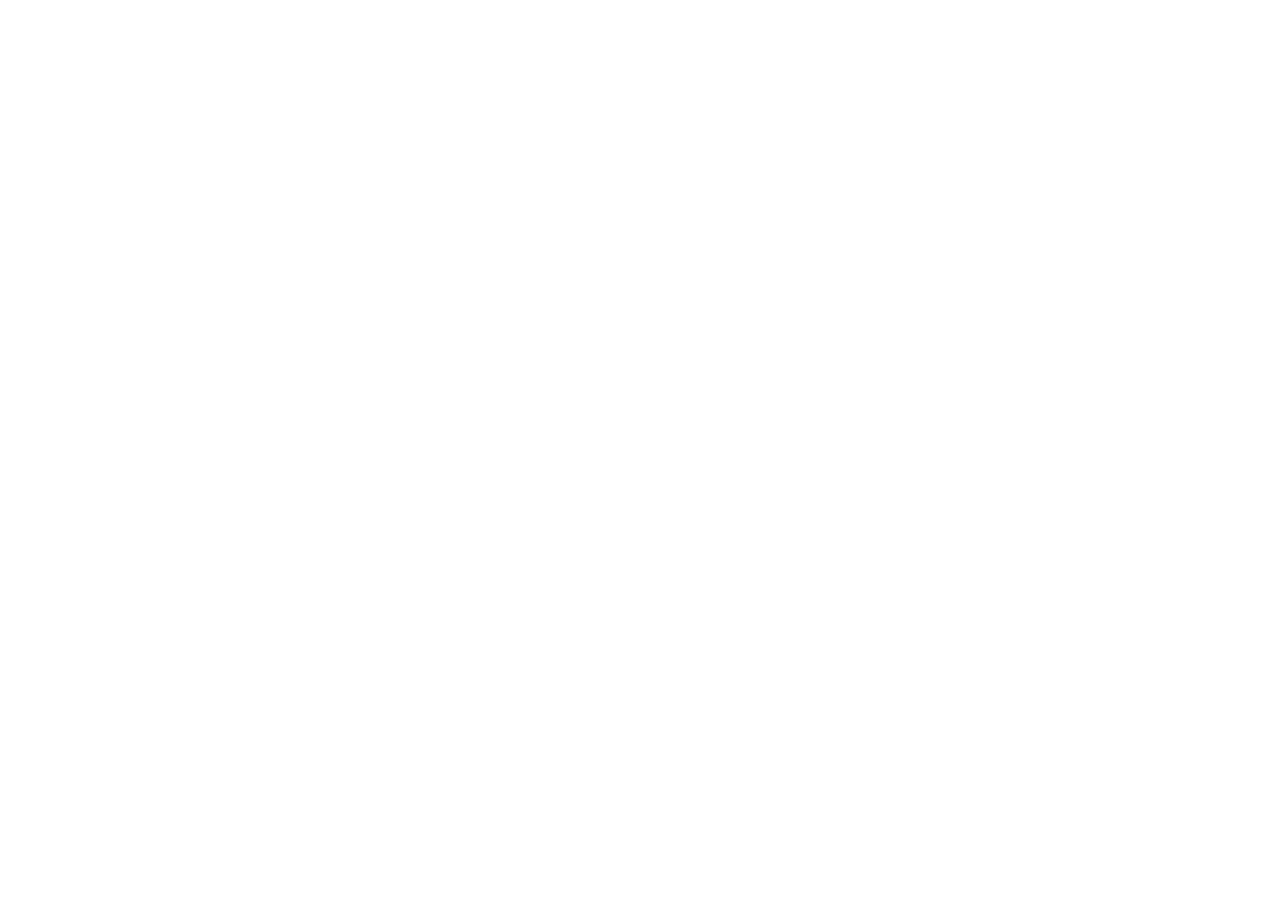
==== singolo2.html @ 184ff364 "init: start singolo part 2 task" ====
<!DOCTYPE html>
<html lang="en">
<head>
    <meta charset="UTF-8">
    <meta name="viewport" content="width=device-width, initial-scale=1.0">
    <title>Document</title>
</head>
<body>
    
</body>
</html>
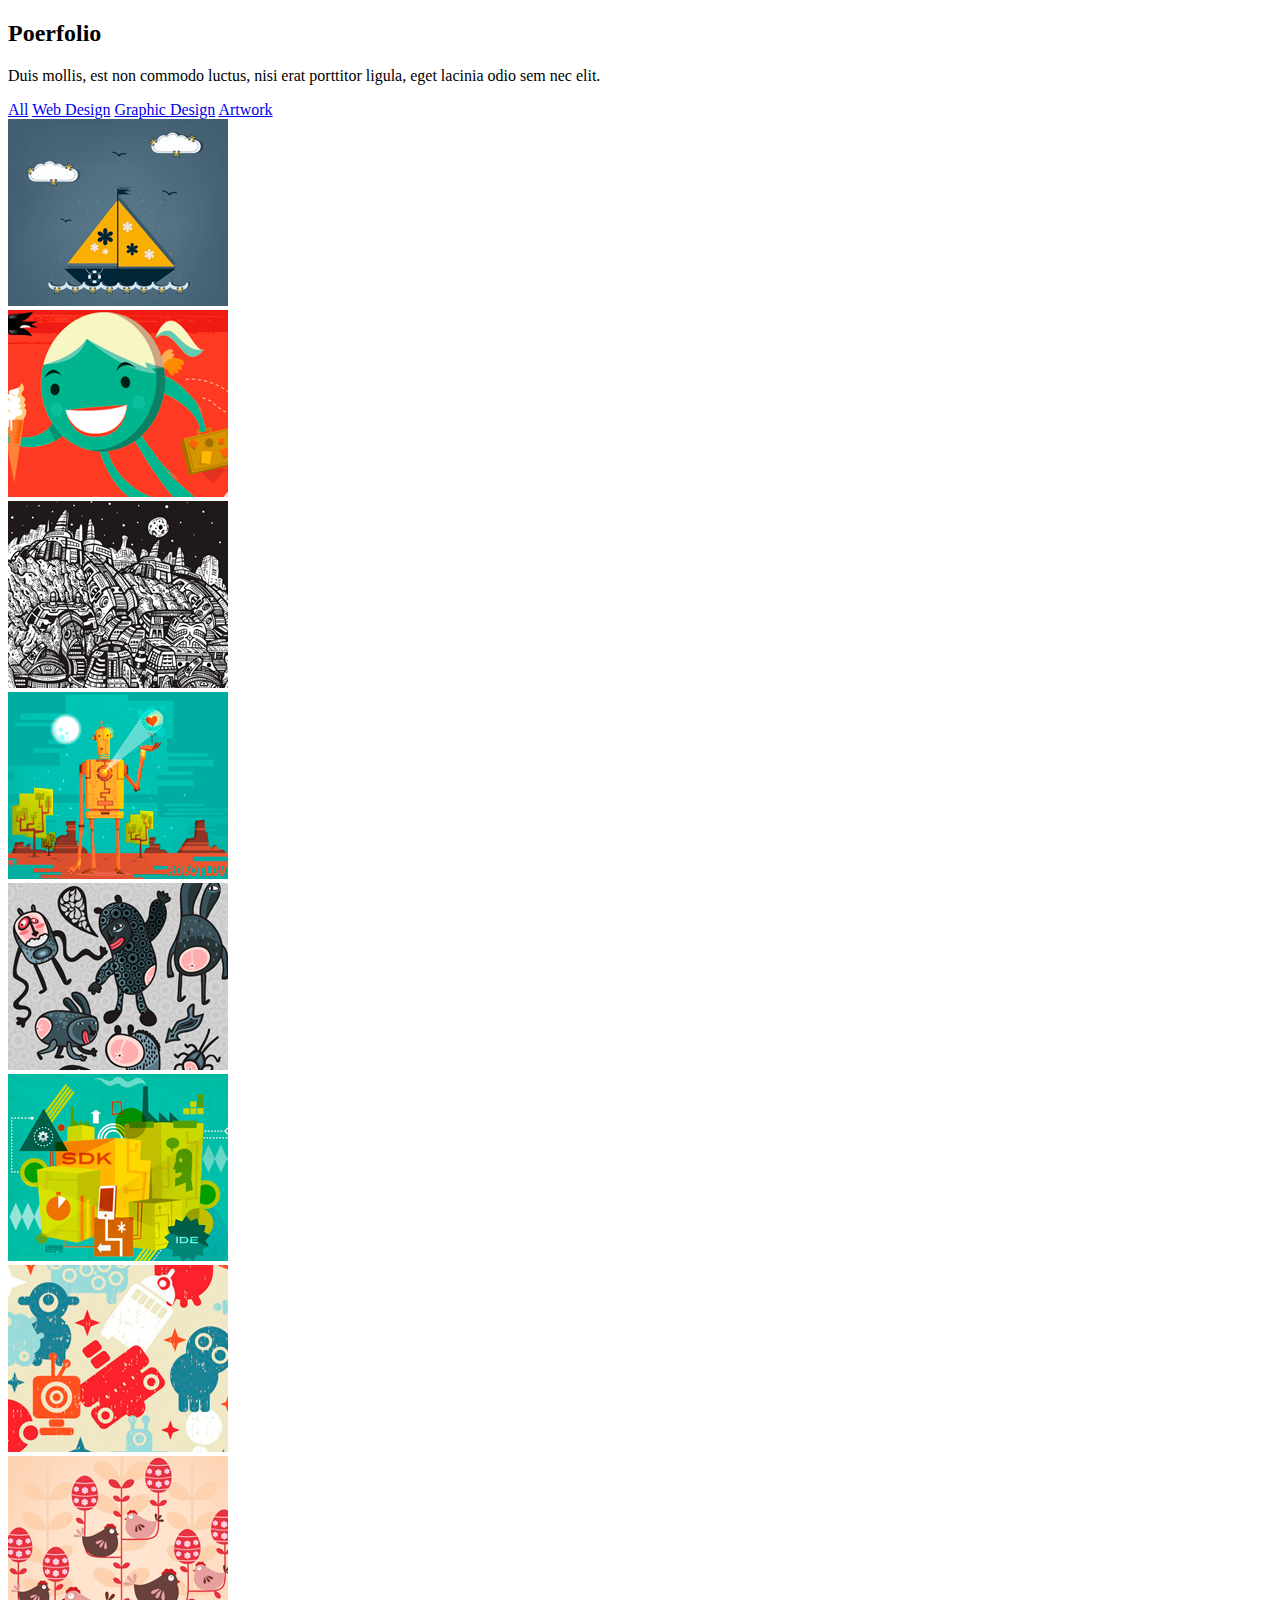
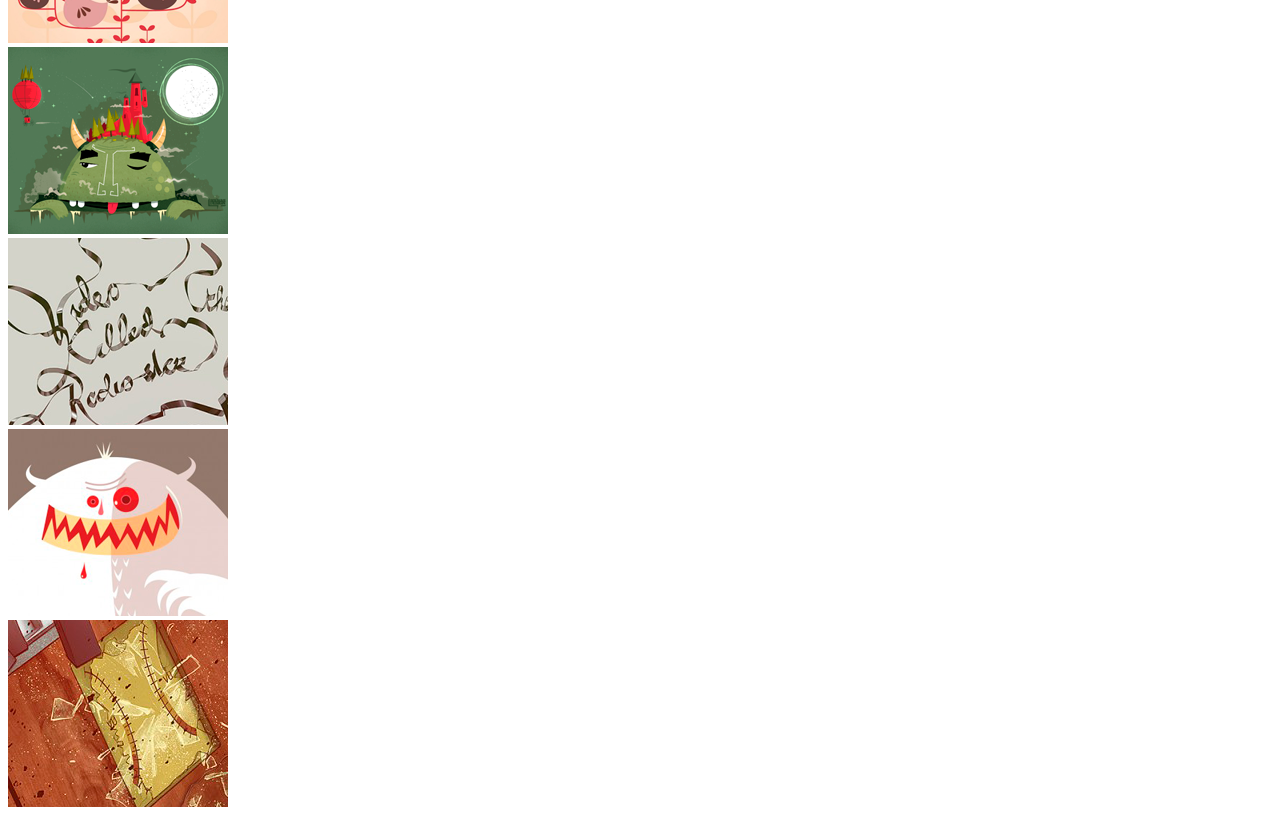
==== commit 546a4e54: "feat: add portfolio block" ====
--- a/singolo2.html
+++ b/singolo2.html
@@ -3,9 +3,40 @@
 <head>
     <meta charset="UTF-8">
     <meta name="viewport" content="width=device-width, initial-scale=1.0">
-    <title>Document</title>
+    <link rel="stylesheet" href="./singolo2.css">
+    <link rel="stylesheet" href="./fonts.css">
+    <title>Singolo2</title>
 </head>
 <body>
-    
+    <section class="portfolio">
+        <div class="wrapper">
+            <h2 class="portfolio__title">
+                Poerfolio
+            </h2>
+            <div class="portfolio__text">
+                <p>Duis mollis, est non commodo luctus, nisi erat porttitor ligula, eget lacinia odio sem nec elit.</p>
+            </div>
+            <div class="portfolio__nav">
+                <a href="#">All</a>
+                <a href="#">Web Design</a>
+                <a href="#">Graphic Design</a>
+                <a href="#">Artwork</a>
+            </div>
+            <div class="portfolio__images">
+                <div class="portfolio__img"><img src="./assets/image/Image-1.png" alt="" class="picture"></div>
+                <div class="portfolio__img"><img src="./assets/image/Image-2.png" alt="" class="picture"></div>
+                <div class="portfolio__img"><img src="./assets/image/Image-3.png" alt="" class="picture"></div>
+                <div class="portfolio__img"><img src="./assets/image/Image-4.png" alt="" class="picture"></div>
+                <div class="portfolio__img"><img src="./assets/image/Image-5.png" alt="" class="picture"></div>
+                <div class="portfolio__img"><img src="./assets/image/Image-6.png" alt="" class="picture"></div>
+                <div class="portfolio__img"><img src="./assets/image/Image-7.png" alt="" class="picture"></div>
+                <div class="portfolio__img"><img src="./assets/image/Image-8.png" alt="" class="picture"></div>
+                <div class="portfolio__img"><img src="./assets/image/Image-9.png" alt="" class="picture"></div>
+                <div class="portfolio__img"><img src="./assets/image/Image-10.png" alt="" class="picture"></div>
+                <div class="portfolio__img"><img src="./assets/image/Image-11.png" alt="" class="picture"></div>
+                <div class="portfolio__img"><img src="./assets/image/Image-12.png" alt="" class="picture"></div>
+            </div>
+        </div>
+    </section>
 </body>
 </html>--- a/fonts.css
+++ b/fonts.css
@@ -0,0 +1,60 @@
+  @font-face {
+    font-family: 'latoblack';
+    src: url('./assets/fonts/lato-black-webfont.eot');
+    src: url('./assets/fonts/lato-black-webfont.eot?#iefix') format('embedded-opentype'),
+         url('./assets/fonts/lato-black-webfont.woff2') format('woff2'),
+         url('./assets/fonts/lato-black-webfont.woff') format('woff'),
+         url('./assets/fonts/lato-black-webfont.ttf') format('truetype'),
+         url('./assets/fonts/lato-black-webfont.svg#latoblack') format('svg');
+    font-weight: 900;
+    font-style: normal;
+
+}
+
+
+
+
+@font-face {
+    font-family: 'latobold';
+    src: url('./assets/fonts/lato-bold-webfont.eot');
+    src: url('./assets/fonts/lato-bold-webfont.eot?#iefix') format('embedded-opentype'),
+         url('./assets/fonts/lato-bold-webfont.woff2') format('woff2'),
+         url('./assets/fonts/lato-bold-webfont.woff') format('woff'),
+         url('./assets/fonts/lato-bold-webfont.ttf') format('truetype'),
+         url('./assets/fonts/lato-bold-webfont.svg#latobold') format('svg');
+    font-weight: 700;
+    font-style: normal;
+
+}
+
+
+
+
+@font-face {
+    font-family: 'latolight';
+    src: url('./assets/fonts/lato-light-webfont.eot');
+    src: url('./assets/fonts/lato-light-webfont.eot?#iefix') format('embedded-opentype'),
+         url('./assets/fonts/lato-light-webfont.woff2') format('woff2'),
+         url('./assets/fonts/lato-light-webfont.woff') format('woff'),
+         url('./assets/fonts/lato-light-webfont.ttf') format('truetype'),
+         url('./assets/fonts/lato-light-webfont.svg#latolight') format('svg');
+    font-weight: 300;
+    font-style: normal;
+
+}
+
+
+
+
+@font-face {
+    font-family: 'latoregular';
+    src: url('./assets/fonts/lato-regular-webfont.eot');
+    src: url('./assets/fonts/lato-regular-webfont.eot?#iefix') format('embedded-opentype'),
+         url('./assets/fonts/lato-regular-webfont.woff2') format('woff2'),
+         url('./assets/fonts/lato-regular-webfont.woff') format('woff'),
+         url('./assets/fonts/lato-regular-webfont.ttf') format('truetype'),
+         url('./assets/fonts/lato-regular-webfont.svg#latoregular') format('svg');
+    font-weight: 400;
+    font-style: normal;
+
+}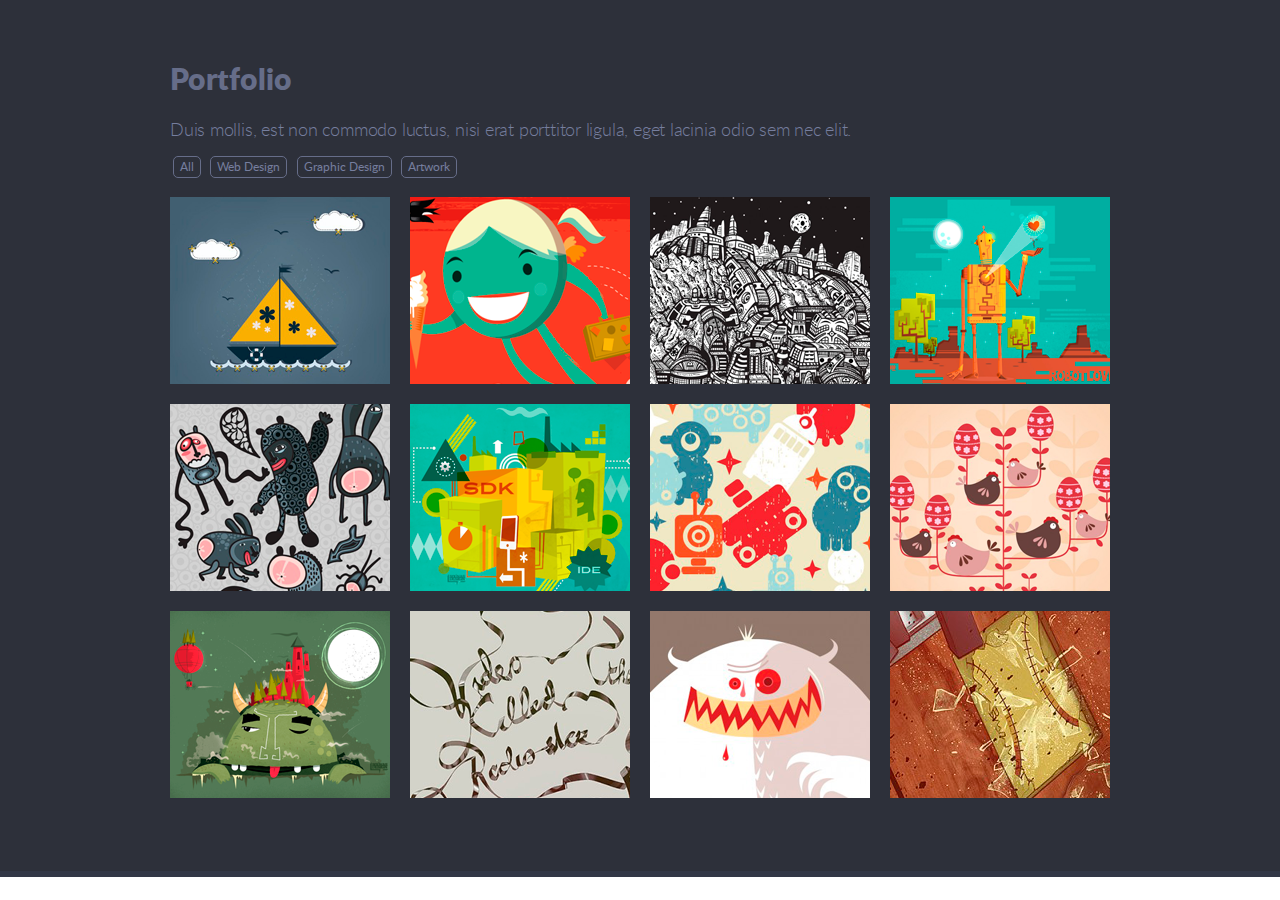
==== commit 1c95c2df: "style: add style portfolio" ====
--- a/singolo2.html
+++ b/singolo2.html
@@ -10,32 +10,35 @@
 <body>
     <section class="portfolio">
         <div class="wrapper">
-            <h2 class="portfolio__title">
-                Poerfolio
-            </h2>
-            <div class="portfolio__text">
-                <p>Duis mollis, est non commodo luctus, nisi erat porttitor ligula, eget lacinia odio sem nec elit.</p>
+            <div class="portfolio__main">
+                <h2 class="portfolio__title">
+                    Portfolio
+                </h2>
+                <div class="portfolio__text">
+                    <p>Duis mollis, est non commodo luctus, nisi erat porttitor ligula, eget lacinia odio sem nec elit.</p>
+                </div>
+                <div class="portfolio__nav">
+                    <a href="#">All</a>
+                    <a href="#">Web Design</a>
+                    <a href="#">Graphic Design</a>
+                    <a href="#">Artwork</a>
+                </div>
+                <div class="portfolio__images">
+                    <div class="portfolio__img"><img src="./assets/image/Image-1.png" alt="" class="picture"></div>
+                    <div class="portfolio__img"><img src="./assets/image/Image-2.png" alt="" class="picture"></div>
+                    <div class="portfolio__img"><img src="./assets/image/Image-3.png" alt="" class="picture"></div>
+                    <div class="portfolio__img"><img src="./assets/image/Image-4.png" alt="" class="picture"></div>
+                    <div class="portfolio__img"><img src="./assets/image/Image-5.png" alt="" class="picture"></div>
+                    <div class="portfolio__img"><img src="./assets/image/Image-6.png" alt="" class="picture"></div>
+                    <div class="portfolio__img"><img src="./assets/image/Image-7.png" alt="" class="picture"></div>
+                    <div class="portfolio__img"><img src="./assets/image/Image-8.png" alt="" class="picture"></div>
+                    <div class="portfolio__img"><img src="./assets/image/Image-9.png" alt="" class="picture"></div>
+                    <div class="portfolio__img"><img src="./assets/image/Image-10.png" alt="" class="picture"></div>
+                    <div class="portfolio__img"><img src="./assets/image/Image-11.png" alt="" class="picture"></div>
+                    <div class="portfolio__img"><img src="./assets/image/Image-12.png" alt="" class="picture"></div>
+                </div>
             </div>
-            <div class="portfolio__nav">
-                <a href="#">All</a>
-                <a href="#">Web Design</a>
-                <a href="#">Graphic Design</a>
-                <a href="#">Artwork</a>
-            </div>
-            <div class="portfolio__images">
-                <div class="portfolio__img"><img src="./assets/image/Image-1.png" alt="" class="picture"></div>
-                <div class="portfolio__img"><img src="./assets/image/Image-2.png" alt="" class="picture"></div>
-                <div class="portfolio__img"><img src="./assets/image/Image-3.png" alt="" class="picture"></div>
-                <div class="portfolio__img"><img src="./assets/image/Image-4.png" alt="" class="picture"></div>
-                <div class="portfolio__img"><img src="./assets/image/Image-5.png" alt="" class="picture"></div>
-                <div class="portfolio__img"><img src="./assets/image/Image-6.png" alt="" class="picture"></div>
-                <div class="portfolio__img"><img src="./assets/image/Image-7.png" alt="" class="picture"></div>
-                <div class="portfolio__img"><img src="./assets/image/Image-8.png" alt="" class="picture"></div>
-                <div class="portfolio__img"><img src="./assets/image/Image-9.png" alt="" class="picture"></div>
-                <div class="portfolio__img"><img src="./assets/image/Image-10.png" alt="" class="picture"></div>
-                <div class="portfolio__img"><img src="./assets/image/Image-11.png" alt="" class="picture"></div>
-                <div class="portfolio__img"><img src="./assets/image/Image-12.png" alt="" class="picture"></div>
-            </div>
+
         </div>
     </section>
 </body>
--- a/singolo2.css
+++ b/singolo2.css
@@ -0,0 +1,89 @@
+* {
+    padding: 0;
+    margin: 0;
+    box-sizing: border-box;
+    list-style: none;
+}
+
+.wrapper {
+    width: 100%;
+    max-width: 1020px;
+    padding: 0 40px;
+    margin: 0 auto;
+}
+
+a {
+	text-decoration: none;
+}
+
+.portfolio {
+    background-color: #2d303a;
+    border-bottom: 6px solid #323746;
+}
+
+.portfolio__main {
+    color: #666d89;
+    padding-top: 56px;
+    padding-bottom: 65px;
+}
+
+.portfolio__title {
+    font-family: 'latoblack';
+    font-size: 30px;
+    letter-spacing: 0.01em;
+}
+
+.portfolio__text {
+    padding-top: 15px;
+    font-family: 'latolight';
+    font-size: 18px;
+    color: #767e9e;
+    line-height: 1.65em;
+    text-align: justify;
+    letter-spacing: -0.012em;
+}
+
+.portfolio__nav {
+    padding-top: 12px;
+    margin-left: -3px;
+}
+
+
+.portfolio__nav a {
+    color: #767e9e;
+    font-family: 'latoregular';
+    font-size: 12px;
+    border: 1px solid #666d89;
+    border-radius: 5px;
+    padding: 1px 6px 3px;
+    margin-left: 5.5px;
+}
+
+.portfolio__nav a:hover {
+    color: #dedede;
+    border: 1px solid #dedede;
+}
+
+.portfolio__images {
+    display: flex;
+    flex-wrap: wrap;
+    padding-top: 5px;
+    padding-bottom: 5px;
+    justify-content: space-between;
+}
+
+.portfolio__img {
+    width: 220px;
+    height: 190px;
+    background-position: center;
+    background-repeat: no-repeat;
+    margin-top: 17px;
+}
+
+.portfolio__img:nth-of-type(n+13) {
+    display: none;
+}
+
+section.portfolio:after {
+    background-color: #323746;
+}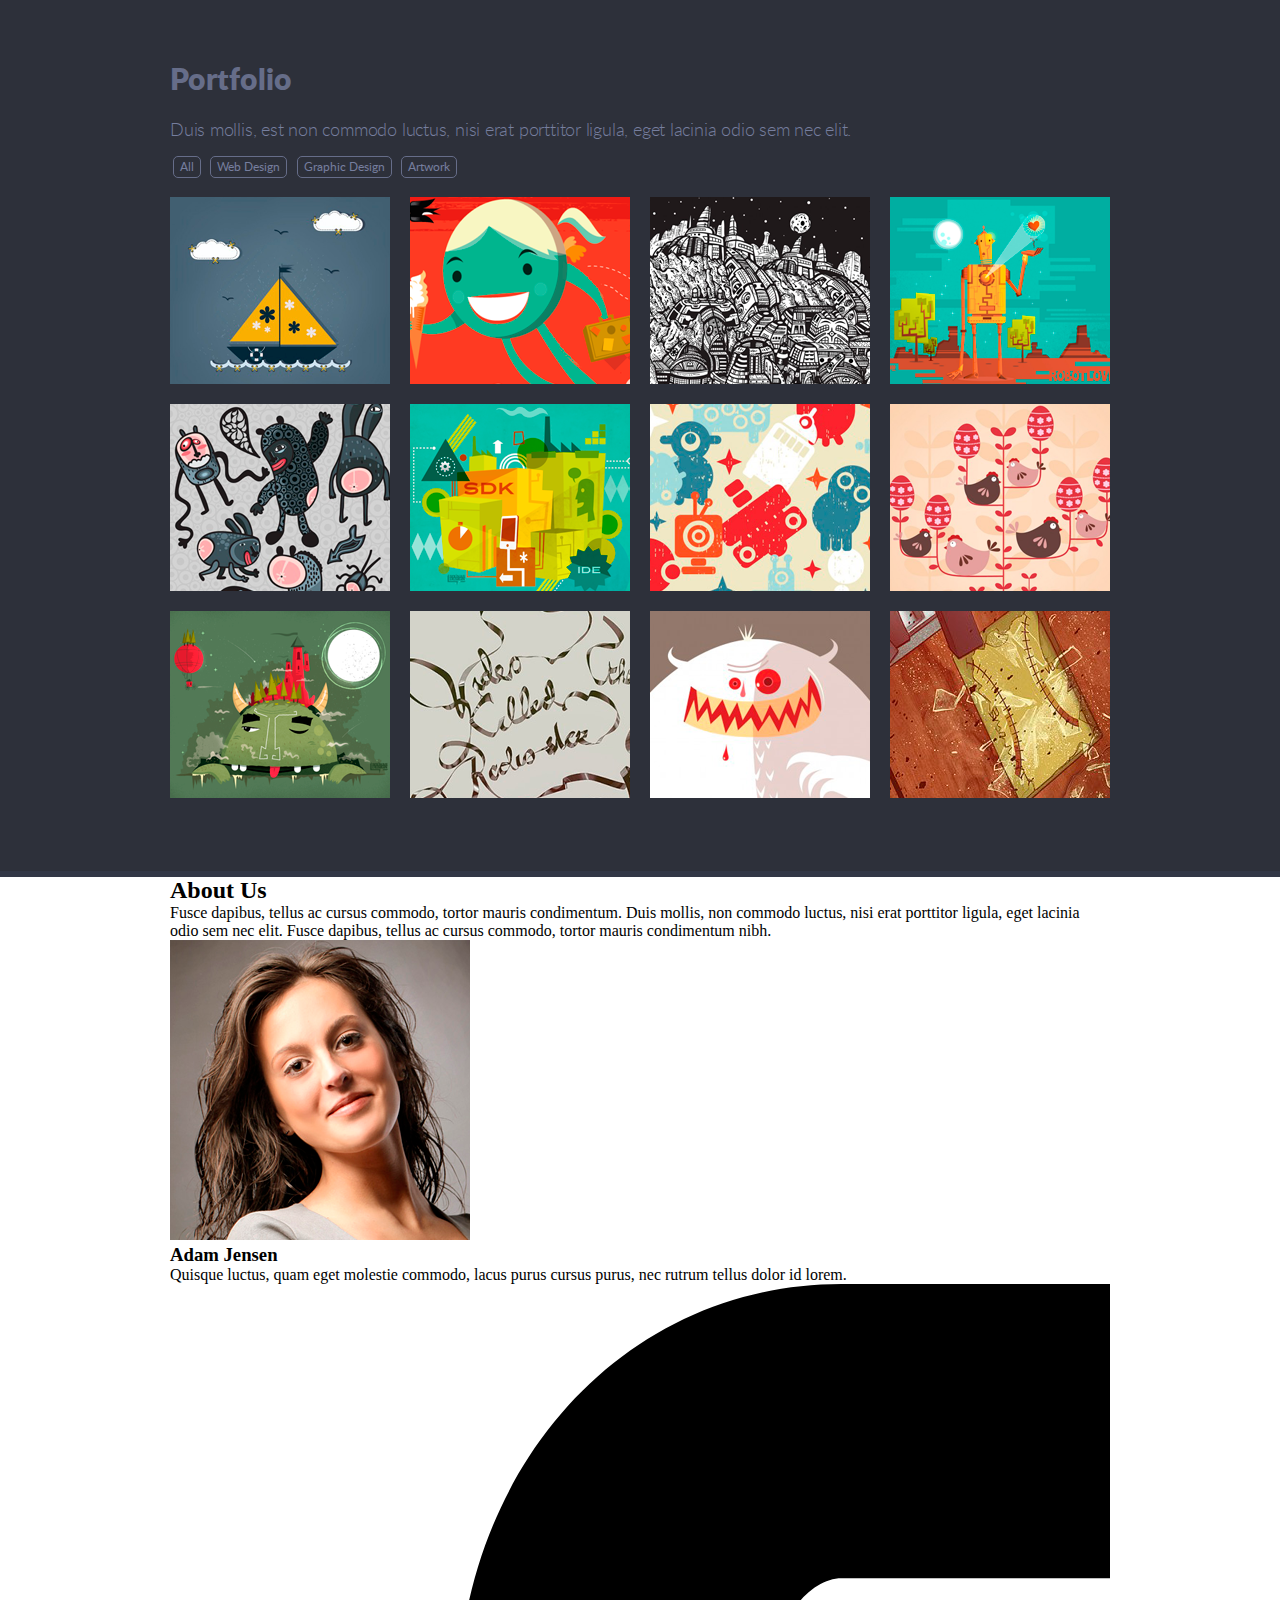
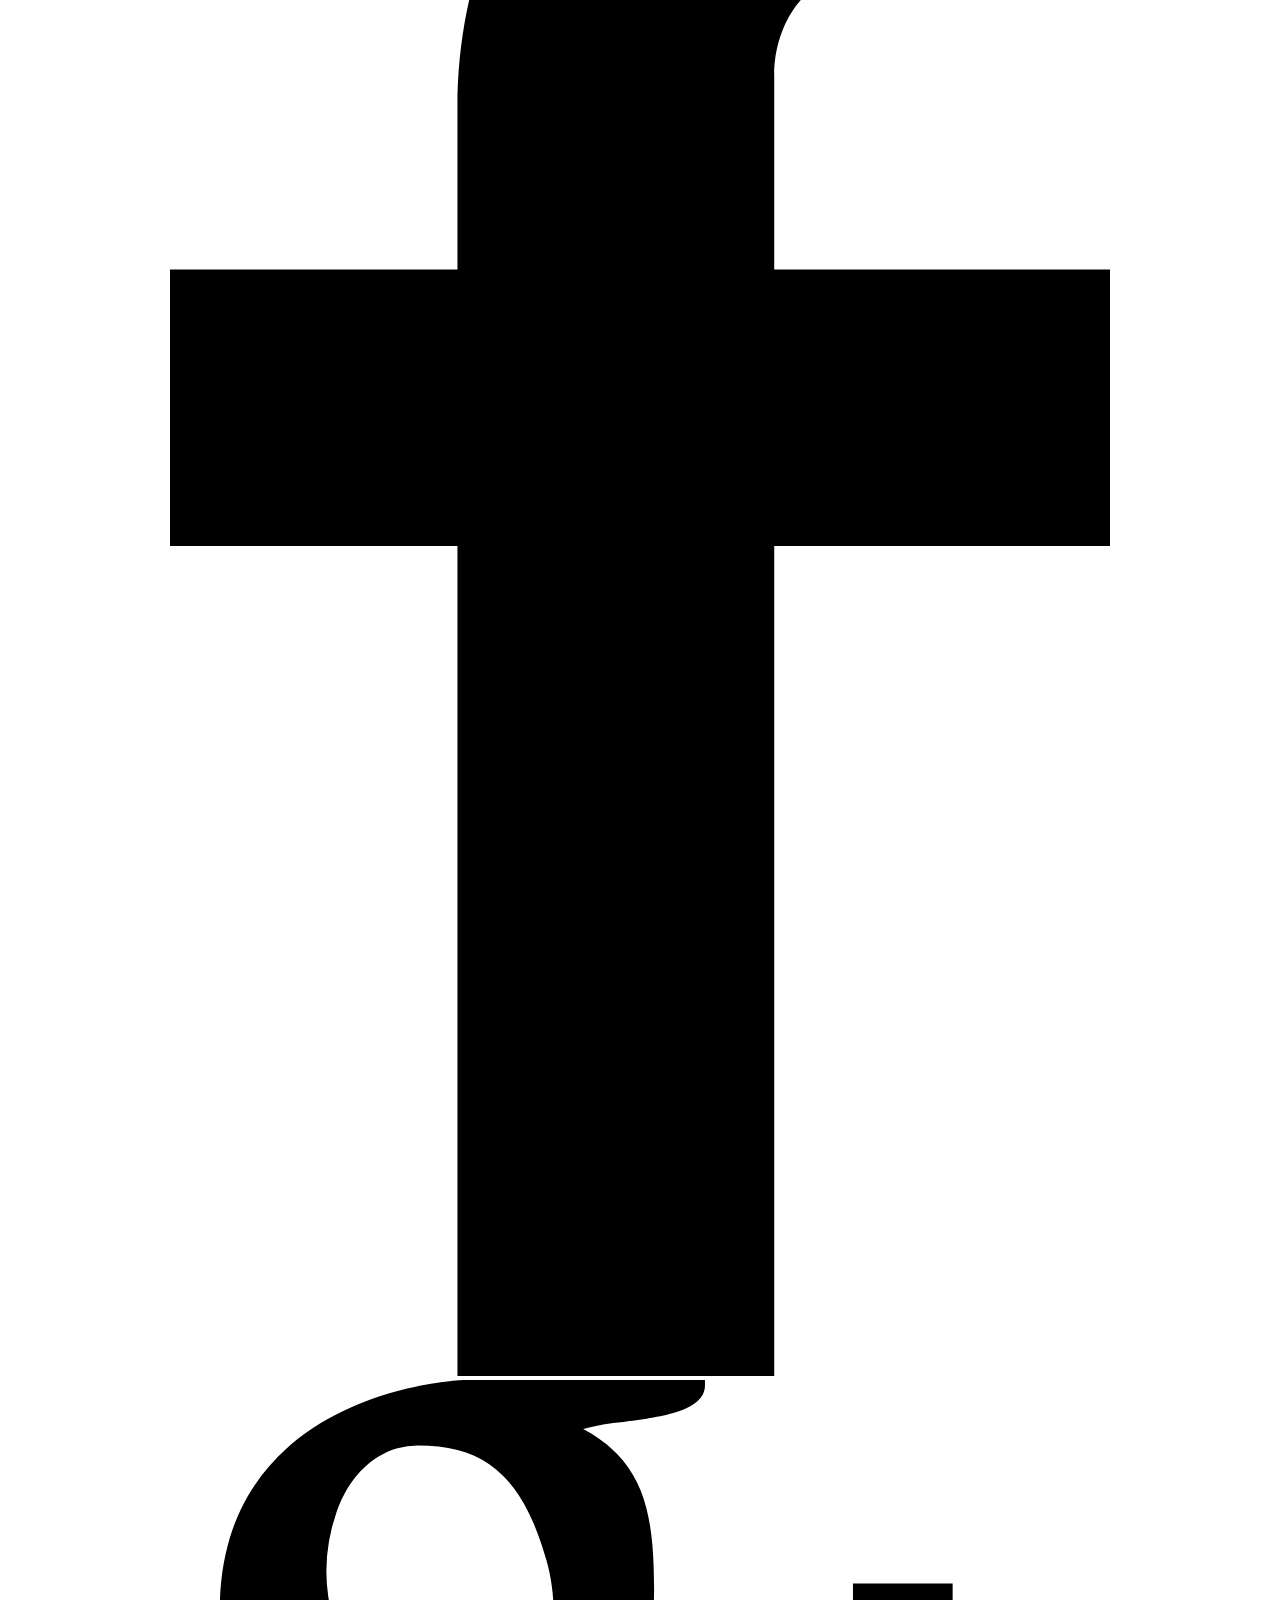
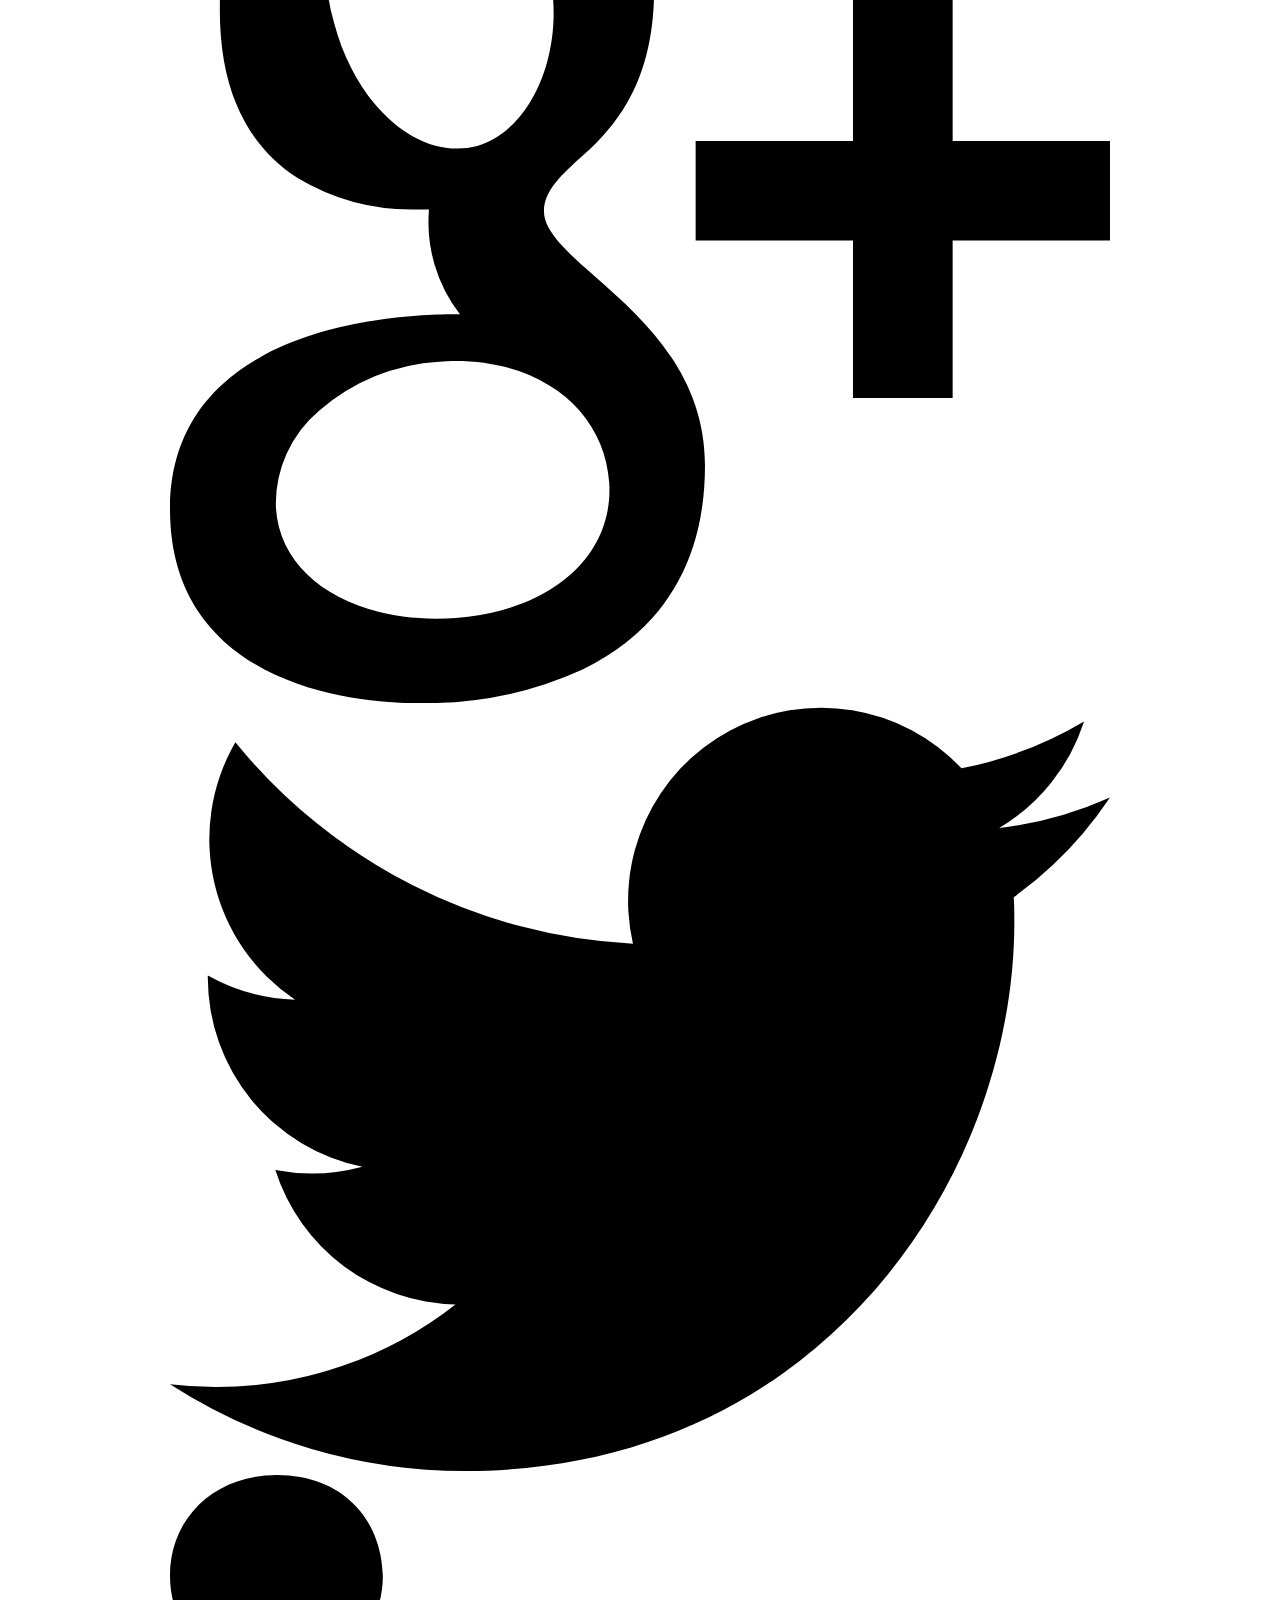
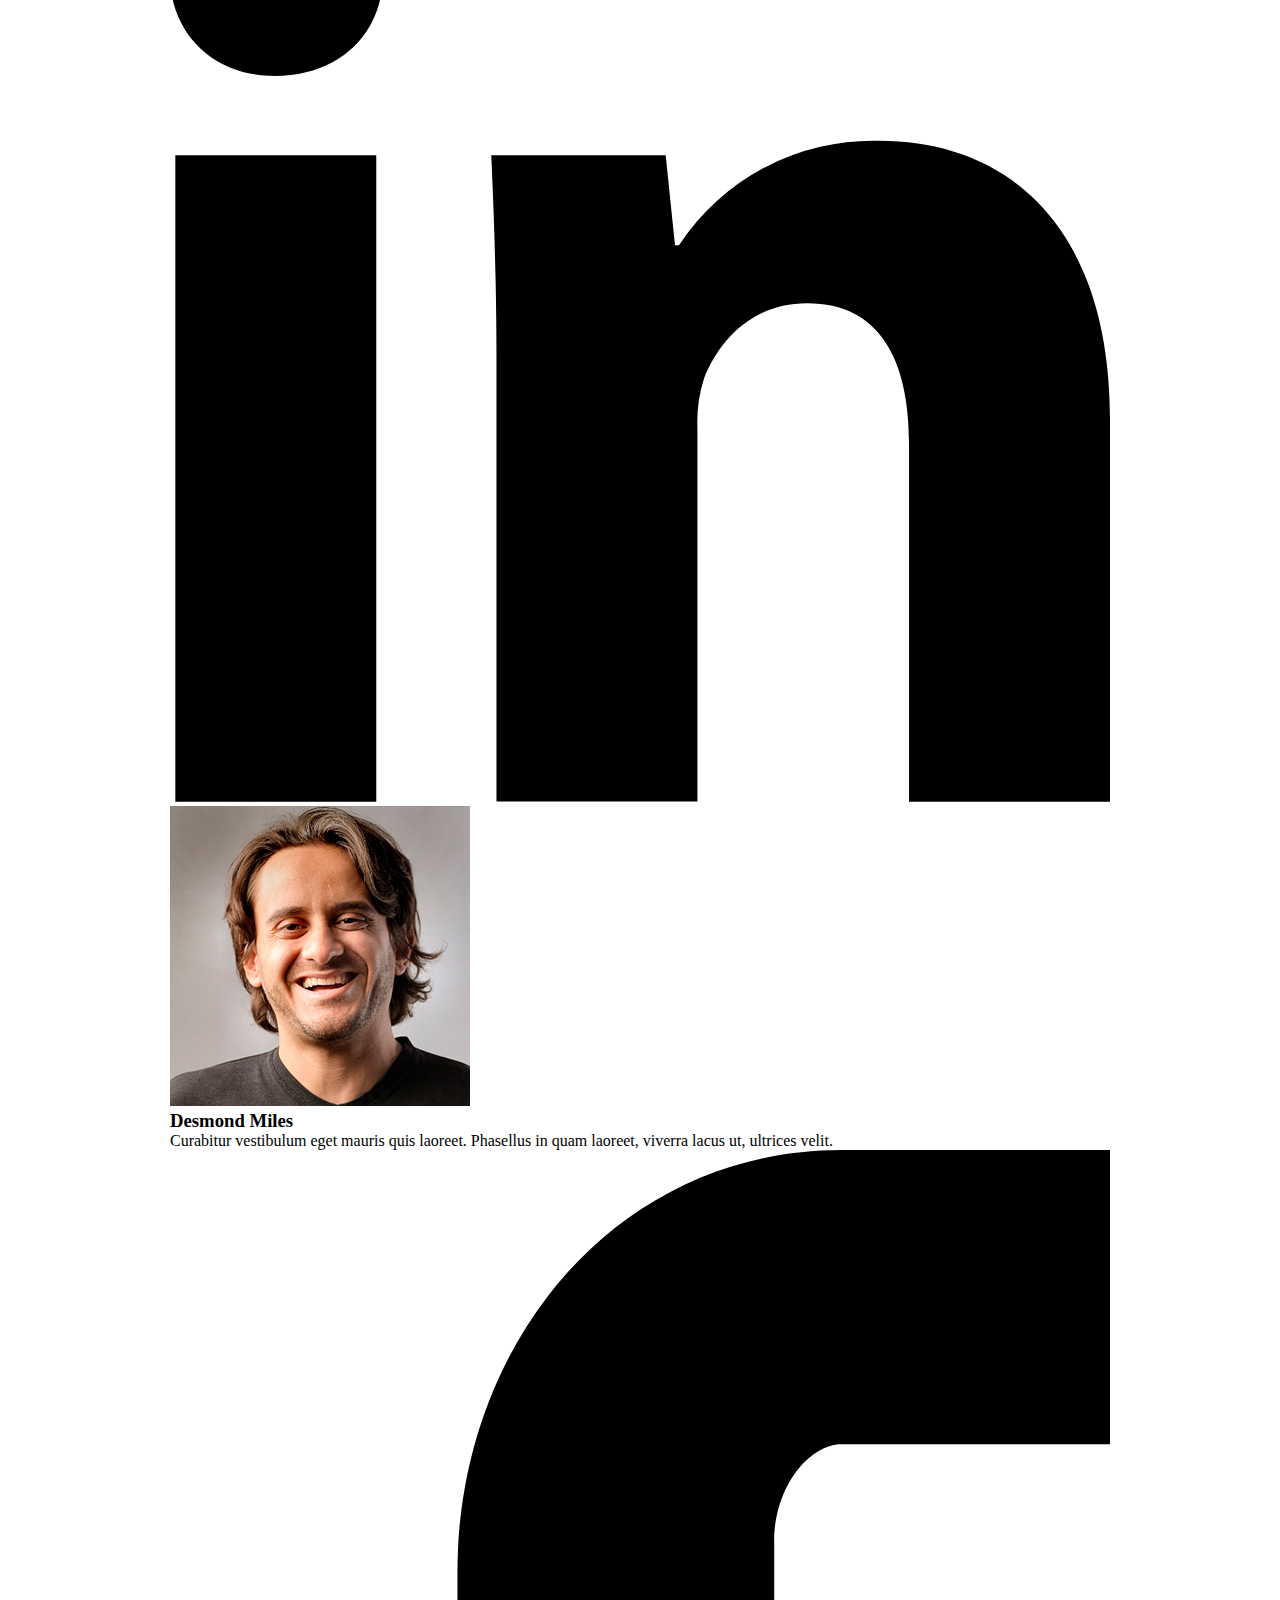
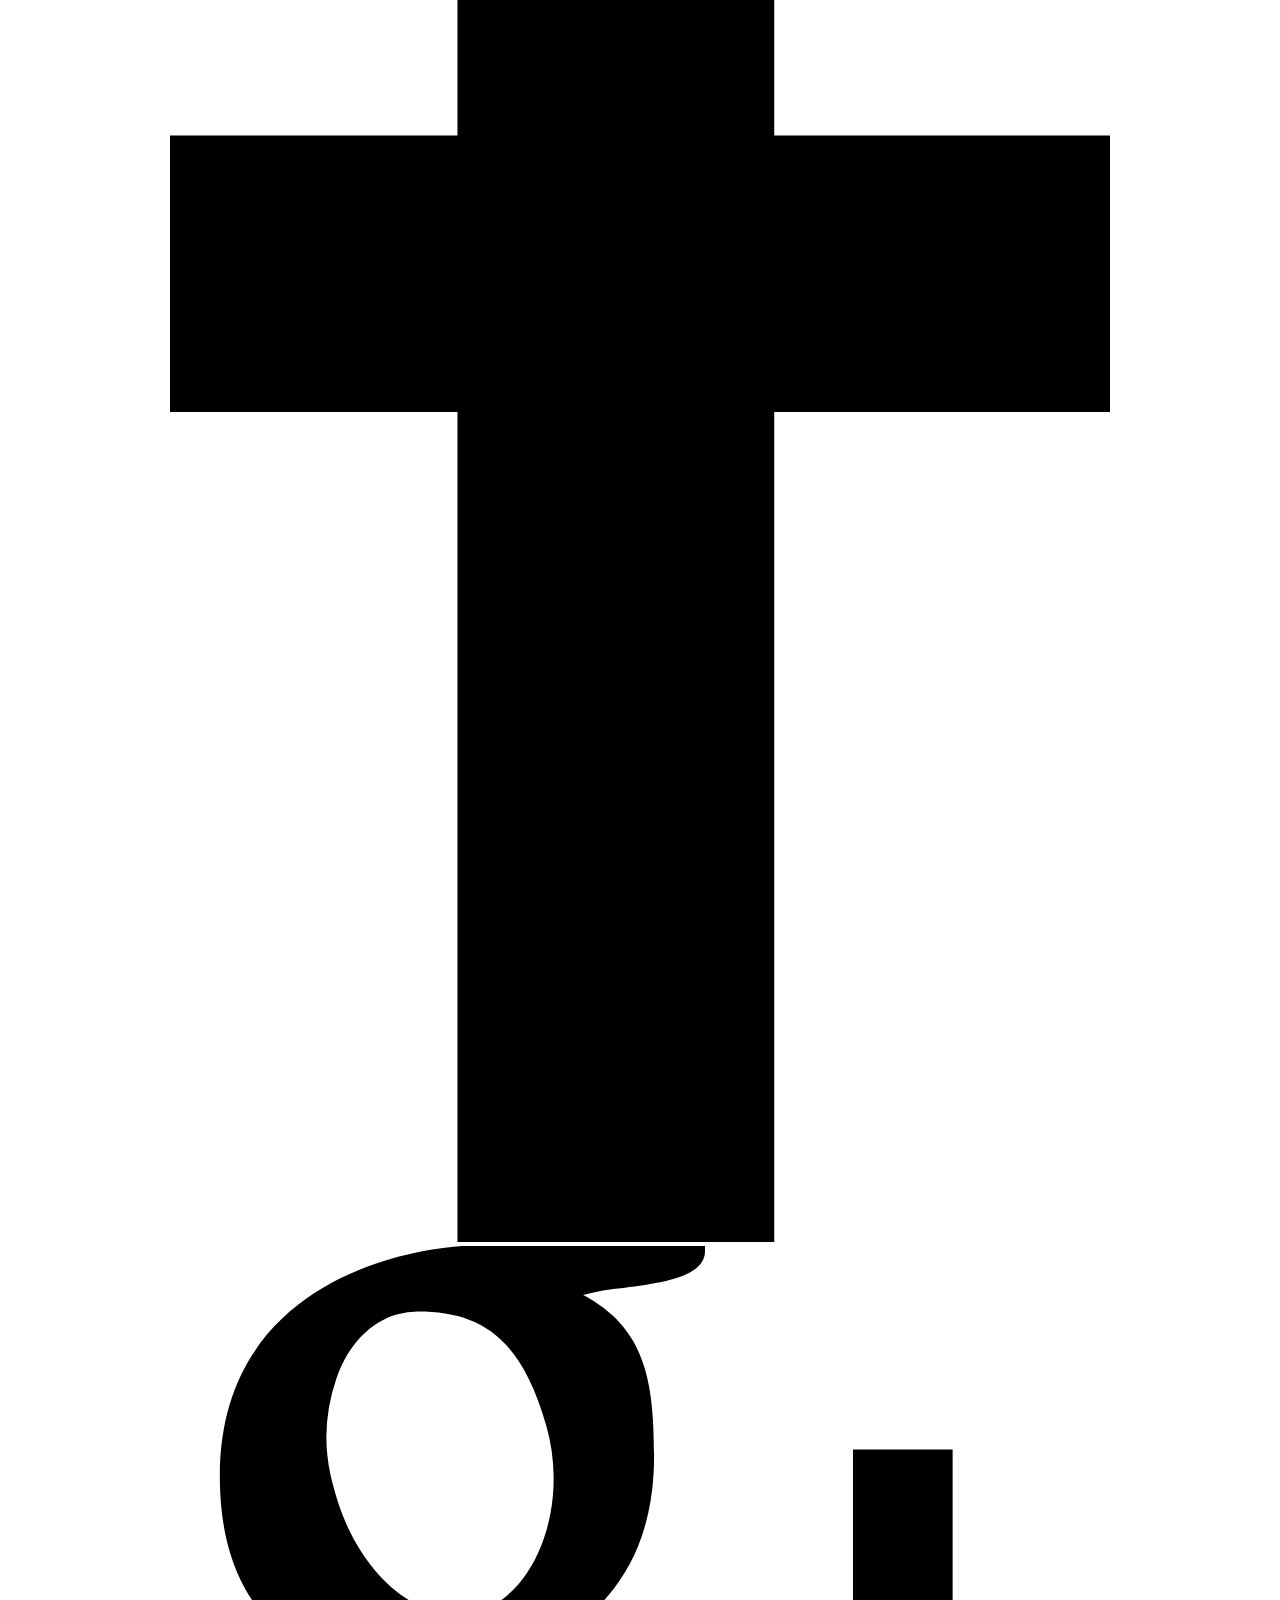
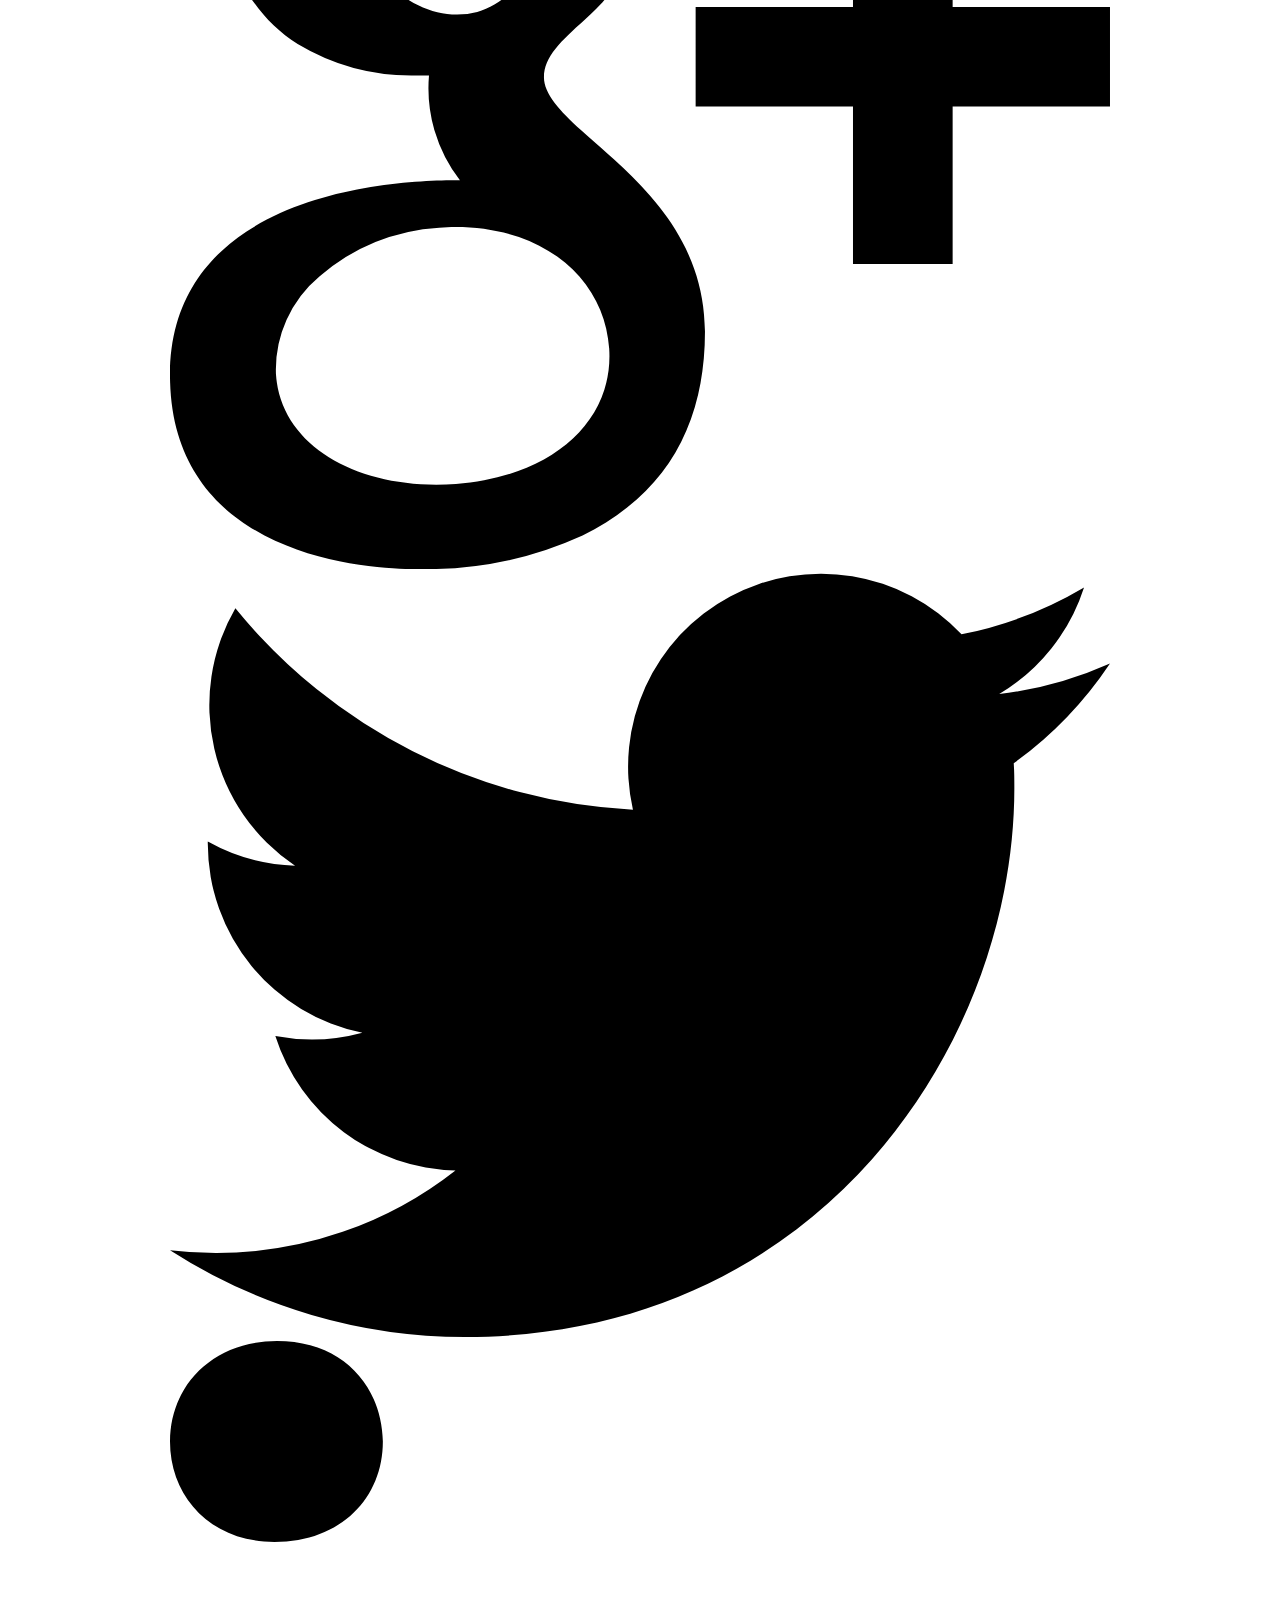
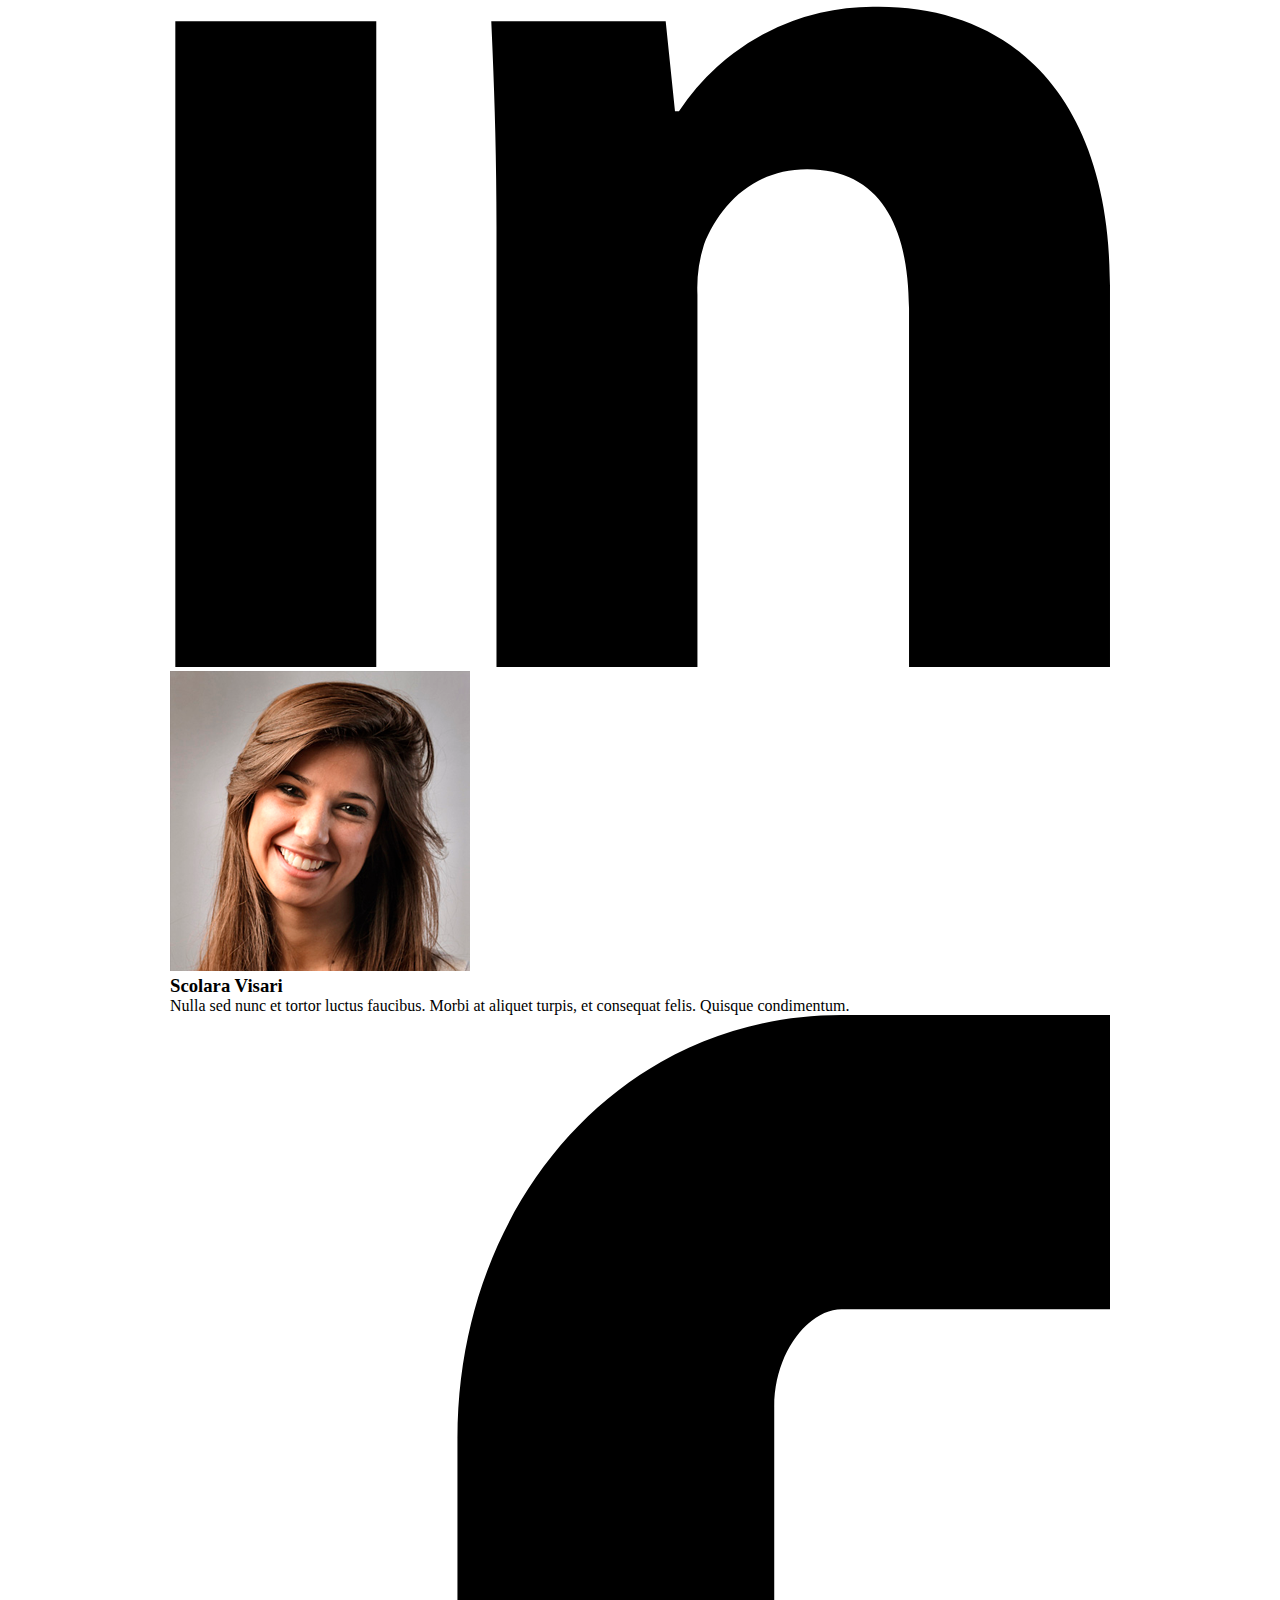
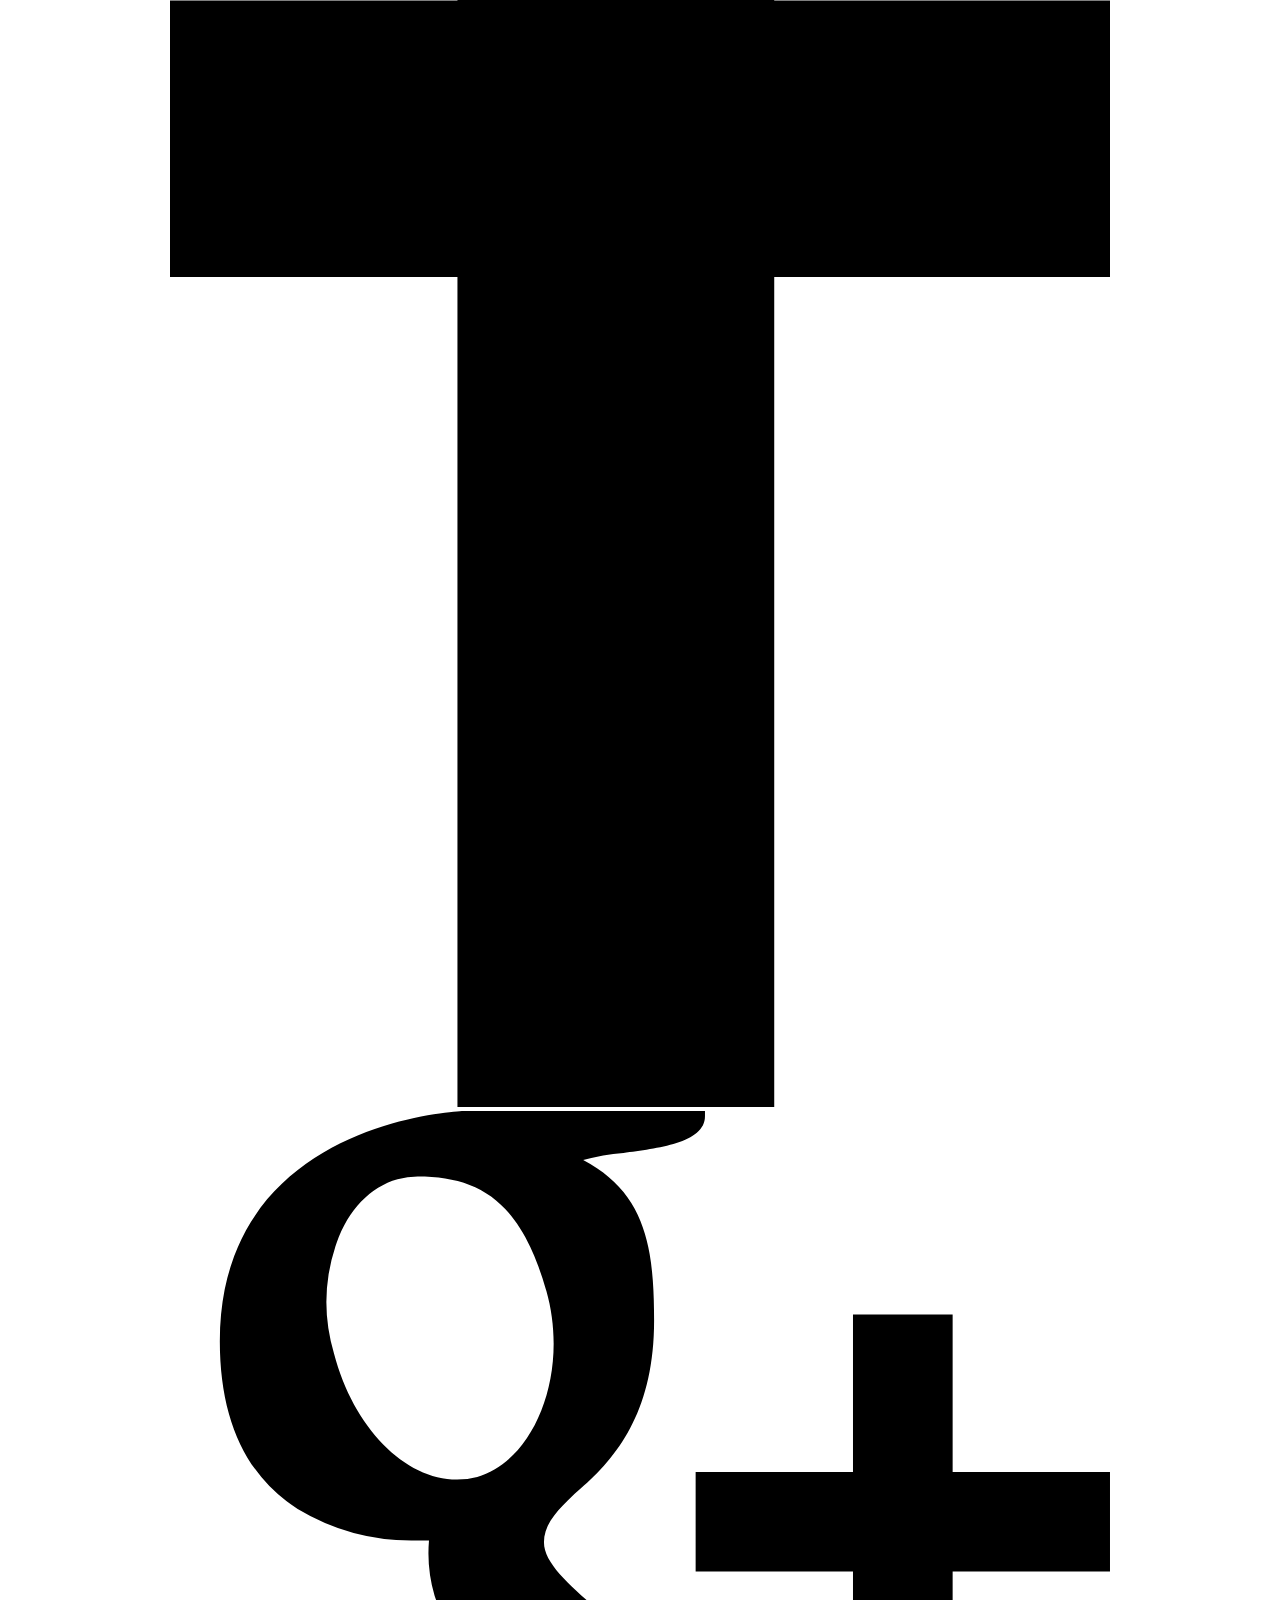
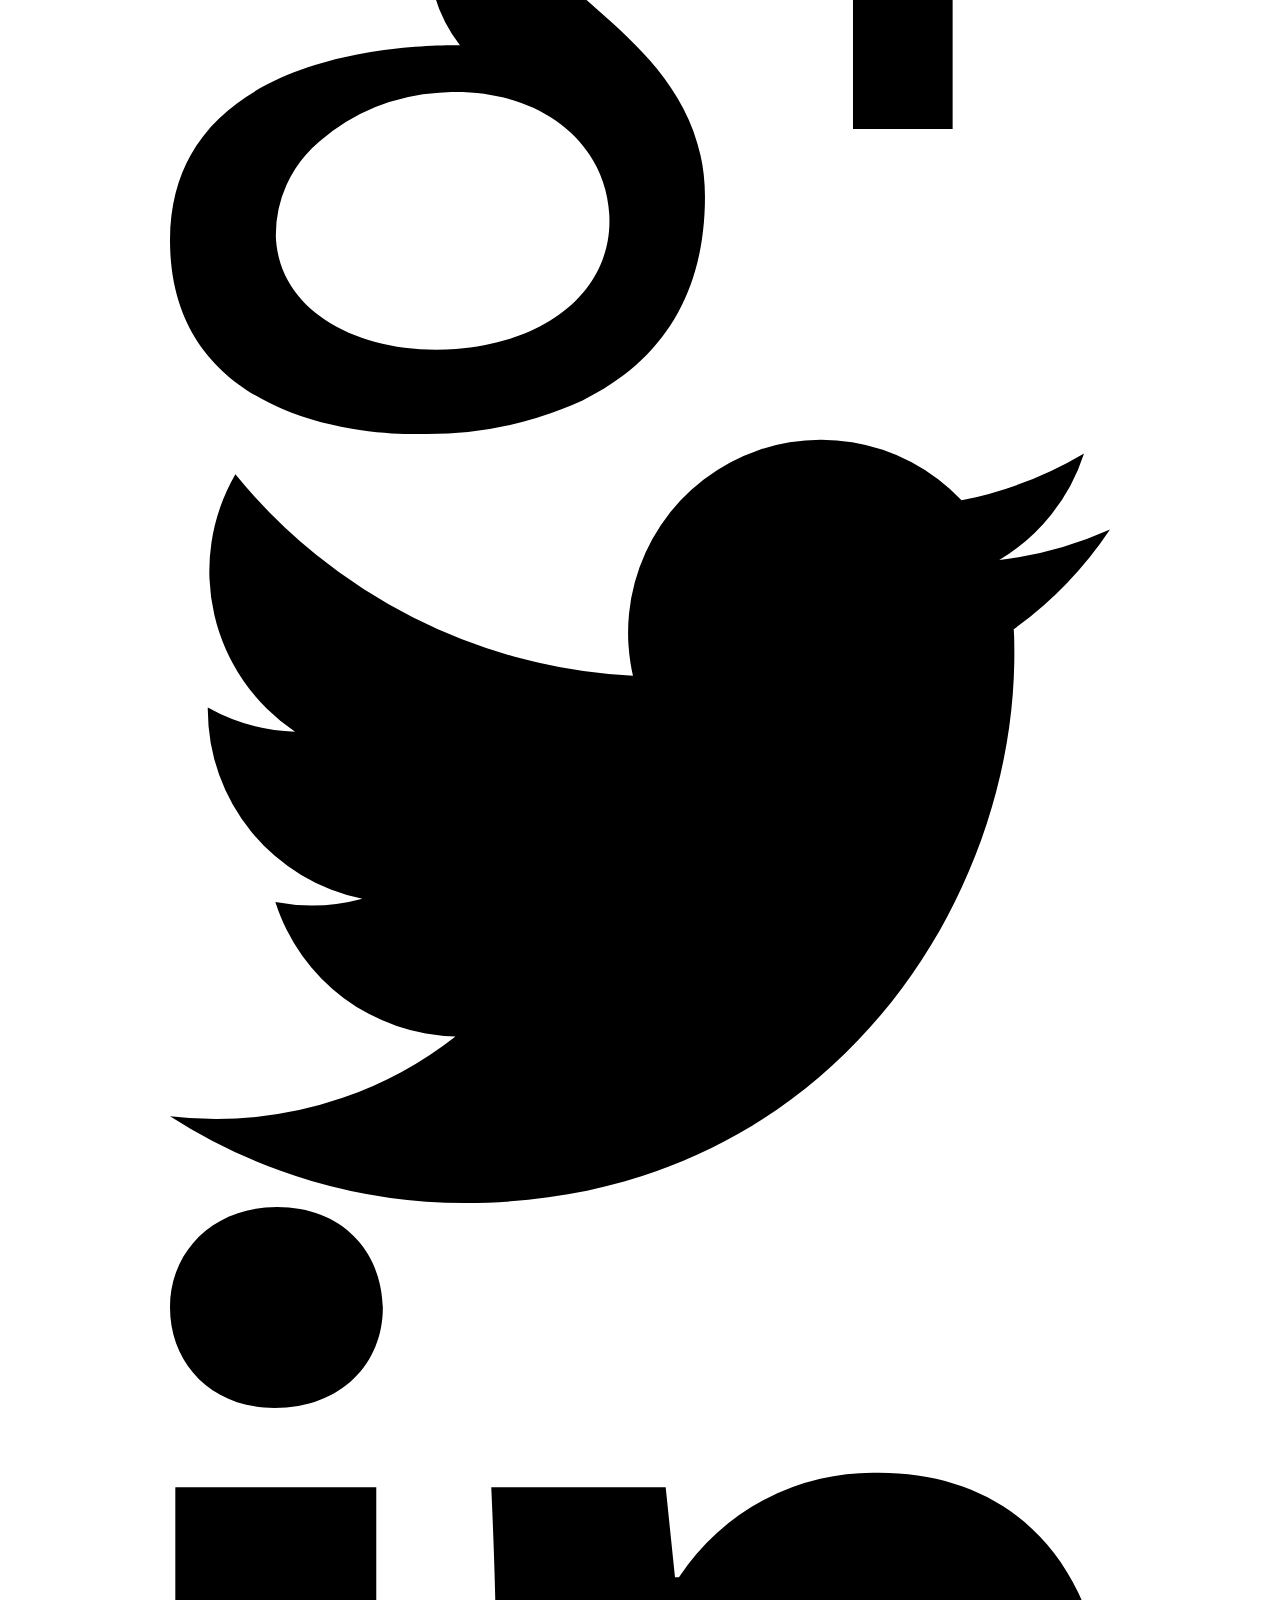
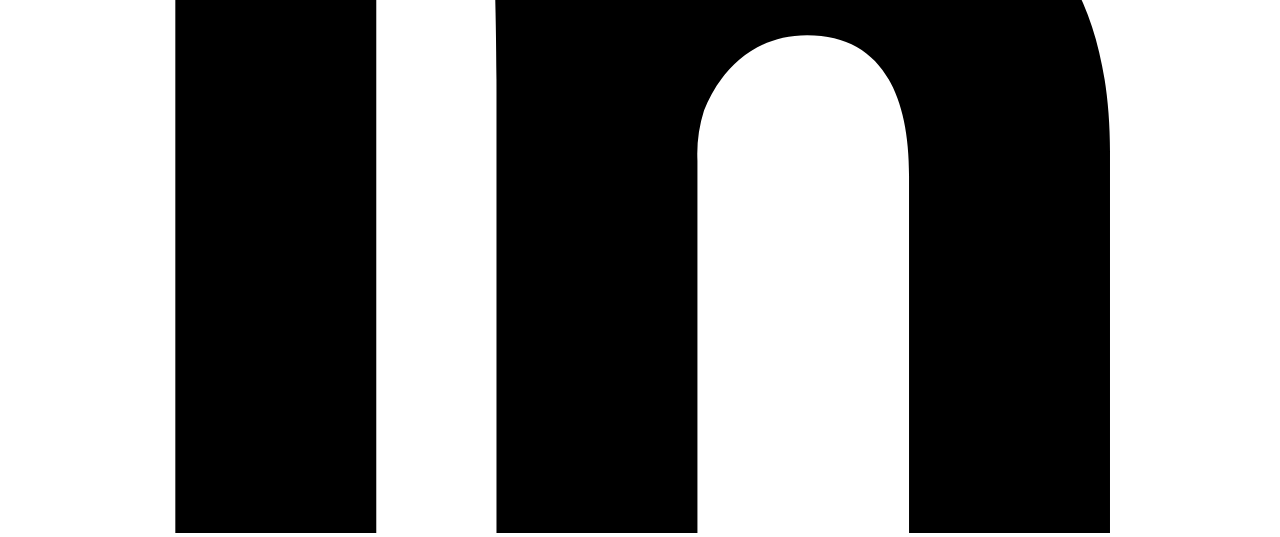
==== commit 34eedfdf: "feat: add about-us block" ====
--- a/singolo2.html
+++ b/singolo2.html
@@ -41,5 +41,96 @@
 
         </div>
     </section>
+    <section class="about-us">
+        <div class="wrapper">
+            <h2 class="about-us__title">About Us</h2>
+            <p class="about-us__text">
+                Fusce dapibus, tellus ac cursus commodo, tortor mauris condimentum. Duis mollis, non commodo luctus, nisi erat porttitor ligula, eget lacinia odio sem nec elit. Fusce dapibus, tellus ac cursus commodo, tortor mauris condimentum nibh.
+            </p>
+            <div class="about_us__main">
+                <div class="about-us__item">
+                    <div class="about-us__photo">
+                        <img src="./assets/image/Image-13.png" alt="" class="about-us__img">
+                    </div>
+                    <div class="about-us__description">
+                        <h3>
+                            Adam Jensen
+                        </h3>
+                        <p>
+                            Quisque luctus, quam eget molestie commodo, lacus purus cursus purus, nec rutrum tellus dolor id lorem.
+                        </p>
+                    </div>
+                    <div class="about-us__social">
+                        <a href="#">
+                            <svg xmlns="http://www.w3.org/2000/svg" viewBox="0 0 50 90"><title>Ресурс 1</title><g id="Слой_2" data-name="Слой 2"><g id="All_glyphs" data-name="All glyphs"><path d="M50,15.65H35.72c-1.69,0-3.58,2.22-3.58,5.19V31.15H50v14.7H32.14V90H15.29V45.85H0V31.15H15.29V22.5C15.29,10.09,23.9,0,35.72,0H50Z"/></g></g></svg>
+                        </a>
+                        <a href="#">
+                            <svg xmlns="http://www.w3.org/2000/svg" viewBox="0 0 89.61 88"><title>Ресурс 1</title><g id="Слой_2" data-name="Слой 2"><g id="All_glyphs" data-name="All glyphs"><path d="M4.75,21.94c0,7.47,2.5,12.86,7.42,16a21.13,21.13,0,0,0,11.12,3c.59,0,1.07,0,1.4,0a14.35,14.35,0,0,0,2.95,10h-.17C21,50.89,0,52.23,0,69.52,0,87.1,19.31,88,23.18,88h1.27a35.72,35.72,0,0,0,14.88-3.21C47.07,81,51,74.49,51,65.36c0-8.82-6-14.07-10.35-17.91-2.67-2.34-5-4.36-5-6.33s1.68-3.5,3.81-5.41c3.45-3.08,6.69-7.46,6.69-15.75,0-7.29-.94-12.18-6.76-15.28A20.78,20.78,0,0,1,43.23,4C46.38,3.56,51,3.07,51,.5V0H28C27.78,0,4.75.86,4.75,21.94ZM41.87,67c.44,7-5.58,12.22-14.61,12.88S10.54,76.43,10.1,69.4a11.58,11.58,0,0,1,4.17-9.31,19,19,0,0,1,11.4-4.64c.52,0,1-.06,1.54-.06C35.71,55.39,41.46,60.38,41.87,67Zm-6-49.88c2.25,7.93-1.15,16.23-6.58,17.76a7.29,7.29,0,0,1-1.92.26c-5,0-9.9-5-11.73-12a17.26,17.26,0,0,1,.24-10.56C17,9.41,19.09,7.23,21.69,6.5a7.29,7.29,0,0,1,1.92-.26C29.62,6.24,33.48,8.72,35.87,17.13ZM74.61,34.41v-15h-9.5v15h-15v9.5h15v15h9.5v-15h15v-9.5Z"/></g></g></svg>    
+                        </a>
+                        <a href="#">
+                            <svg xmlns="http://www.w3.org/2000/svg" viewBox="0 0 92 74.77"><title>Ресурс 1</title><g id="Слой_2" data-name="Слой 2"><g id="All_glyphs" data-name="All glyphs"><path d="M92,8.85a37.59,37.59,0,0,1-10.84,3,18.89,18.89,0,0,0,8.3-10.44A38,38,0,0,1,77.47,6,18.89,18.89,0,0,0,45.31,23.17,53.57,53.57,0,0,1,6.4,3.45a18.91,18.91,0,0,0,5.84,25.2A18.58,18.58,0,0,1,3.7,26.29a1.93,1.93,0,0,0,0,.24A18.89,18.89,0,0,0,18.83,45a18.9,18.9,0,0,1-8.52.32A18.9,18.9,0,0,0,27.94,58.47,37.87,37.87,0,0,1,4.5,66.55,37.24,37.24,0,0,1,0,66.28a53.37,53.37,0,0,0,28.93,8.49c34.72,0,53.71-28.77,53.71-53.71,0-.81,0-1.63-.06-2.44A38.22,38.22,0,0,0,92,8.85Z"/></g></g></svg>
+                        </a>
+                        <a href="#">
+                            <svg xmlns="http://www.w3.org/2000/svg" viewBox="0 0 90 88.74"><title>Ресурс 1</title><g id="Слой_2" data-name="Слой 2"><g id="All_glyphs" data-name="All glyphs"><path d="M20.38,9.62c0,5.32-3.93,9.62-10.38,9.62-6.08,0-10-4.3-10-9.62S4.05,0,10.25,0,20.25,4.18,20.38,9.62ZM.51,88.74V26.84H19.75v61.9Z"/><path d="M31.26,46.58c0-7.72-.25-14.17-.5-19.74h16.7l.89,8.61h.38a22.22,22.22,0,0,1,19.12-10C80.51,25.44,90,33.93,90,52.15V88.74H70.76V54.43C70.76,46.46,68,41,61,41c-5.32,0-8.48,3.67-9.87,7.21A13.78,13.78,0,0,0,50.5,53v35.7H31.26Z"/></g></g></svg>
+                        </a>
+                    </div>
+                </div>
+                <div class="about-us__item">
+                    <div class="about-us__photo">
+<img src="./assets/image/Image-14.png" alt="" class="about-us__img">
+                    </div>
+                    <div class="about-us__description">
+                        <h3>
+                            Desmond Miles
+                        </h3>
+                        <p>
+                            Curabitur vestibulum eget mauris quis laoreet. Phasellus in quam laoreet, viverra lacus ut, ultrices velit.
+                        </p>
+                    </div>
+                    <div class="about-us__social">
+                        <a href="#">
+                            <svg xmlns="http://www.w3.org/2000/svg" viewBox="0 0 50 90"><title>Ресурс 1</title><g id="Слой_2" data-name="Слой 2"><g id="All_glyphs" data-name="All glyphs"><path d="M50,15.65H35.72c-1.69,0-3.58,2.22-3.58,5.19V31.15H50v14.7H32.14V90H15.29V45.85H0V31.15H15.29V22.5C15.29,10.09,23.9,0,35.72,0H50Z"/></g></g></svg>
+                        </a>
+                        <a href="#">
+                            <svg xmlns="http://www.w3.org/2000/svg" viewBox="0 0 89.61 88"><title>Ресурс 1</title><g id="Слой_2" data-name="Слой 2"><g id="All_glyphs" data-name="All glyphs"><path d="M4.75,21.94c0,7.47,2.5,12.86,7.42,16a21.13,21.13,0,0,0,11.12,3c.59,0,1.07,0,1.4,0a14.35,14.35,0,0,0,2.95,10h-.17C21,50.89,0,52.23,0,69.52,0,87.1,19.31,88,23.18,88h1.27a35.72,35.72,0,0,0,14.88-3.21C47.07,81,51,74.49,51,65.36c0-8.82-6-14.07-10.35-17.91-2.67-2.34-5-4.36-5-6.33s1.68-3.5,3.81-5.41c3.45-3.08,6.69-7.46,6.69-15.75,0-7.29-.94-12.18-6.76-15.28A20.78,20.78,0,0,1,43.23,4C46.38,3.56,51,3.07,51,.5V0H28C27.78,0,4.75.86,4.75,21.94ZM41.87,67c.44,7-5.58,12.22-14.61,12.88S10.54,76.43,10.1,69.4a11.58,11.58,0,0,1,4.17-9.31,19,19,0,0,1,11.4-4.64c.52,0,1-.06,1.54-.06C35.71,55.39,41.46,60.38,41.87,67Zm-6-49.88c2.25,7.93-1.15,16.23-6.58,17.76a7.29,7.29,0,0,1-1.92.26c-5,0-9.9-5-11.73-12a17.26,17.26,0,0,1,.24-10.56C17,9.41,19.09,7.23,21.69,6.5a7.29,7.29,0,0,1,1.92-.26C29.62,6.24,33.48,8.72,35.87,17.13ZM74.61,34.41v-15h-9.5v15h-15v9.5h15v15h9.5v-15h15v-9.5Z"/></g></g></svg>    
+                        </a>
+                        <a href="#">
+                            <svg xmlns="http://www.w3.org/2000/svg" viewBox="0 0 92 74.77"><title>Ресурс 1</title><g id="Слой_2" data-name="Слой 2"><g id="All_glyphs" data-name="All glyphs"><path d="M92,8.85a37.59,37.59,0,0,1-10.84,3,18.89,18.89,0,0,0,8.3-10.44A38,38,0,0,1,77.47,6,18.89,18.89,0,0,0,45.31,23.17,53.57,53.57,0,0,1,6.4,3.45a18.91,18.91,0,0,0,5.84,25.2A18.58,18.58,0,0,1,3.7,26.29a1.93,1.93,0,0,0,0,.24A18.89,18.89,0,0,0,18.83,45a18.9,18.9,0,0,1-8.52.32A18.9,18.9,0,0,0,27.94,58.47,37.87,37.87,0,0,1,4.5,66.55,37.24,37.24,0,0,1,0,66.28a53.37,53.37,0,0,0,28.93,8.49c34.72,0,53.71-28.77,53.71-53.71,0-.81,0-1.63-.06-2.44A38.22,38.22,0,0,0,92,8.85Z"/></g></g></svg>
+                        </a>
+                        <a href="#">
+                            <svg xmlns="http://www.w3.org/2000/svg" viewBox="0 0 90 88.74"><title>Ресурс 1</title><g id="Слой_2" data-name="Слой 2"><g id="All_glyphs" data-name="All glyphs"><path d="M20.38,9.62c0,5.32-3.93,9.62-10.38,9.62-6.08,0-10-4.3-10-9.62S4.05,0,10.25,0,20.25,4.18,20.38,9.62ZM.51,88.74V26.84H19.75v61.9Z"/><path d="M31.26,46.58c0-7.72-.25-14.17-.5-19.74h16.7l.89,8.61h.38a22.22,22.22,0,0,1,19.12-10C80.51,25.44,90,33.93,90,52.15V88.74H70.76V54.43C70.76,46.46,68,41,61,41c-5.32,0-8.48,3.67-9.87,7.21A13.78,13.78,0,0,0,50.5,53v35.7H31.26Z"/></g></g></svg>
+                        </a>
+                    </div>
+                </div>
+                <div class="about-us__item">
+                    <div class="about-us__photo">
+<img src="./assets/image/Image-15.png" alt="" class="about-us__img">
+                    </div>
+                    <div class="about-us__description">
+                        <h3>
+                            Scolara Visari
+                        </h3>
+                        <p>
+                            Nulla sed nunc et tortor luctus faucibus. Morbi at aliquet turpis, et consequat felis. Quisque condimentum.
+                        </p>
+                    </div>
+                    <div class="about-us__social">
+                        <a href="#">
+                            <svg xmlns="http://www.w3.org/2000/svg" viewBox="0 0 50 90"><title>Ресурс 1</title><g id="Слой_2" data-name="Слой 2"><g id="All_glyphs" data-name="All glyphs"><path d="M50,15.65H35.72c-1.69,0-3.58,2.22-3.58,5.19V31.15H50v14.7H32.14V90H15.29V45.85H0V31.15H15.29V22.5C15.29,10.09,23.9,0,35.72,0H50Z"/></g></g></svg>
+                        </a>
+                        <a href="#">
+                            <svg xmlns="http://www.w3.org/2000/svg" viewBox="0 0 89.61 88"><title>Ресурс 1</title><g id="Слой_2" data-name="Слой 2"><g id="All_glyphs" data-name="All glyphs"><path d="M4.75,21.94c0,7.47,2.5,12.86,7.42,16a21.13,21.13,0,0,0,11.12,3c.59,0,1.07,0,1.4,0a14.35,14.35,0,0,0,2.95,10h-.17C21,50.89,0,52.23,0,69.52,0,87.1,19.31,88,23.18,88h1.27a35.72,35.72,0,0,0,14.88-3.21C47.07,81,51,74.49,51,65.36c0-8.82-6-14.07-10.35-17.91-2.67-2.34-5-4.36-5-6.33s1.68-3.5,3.81-5.41c3.45-3.08,6.69-7.46,6.69-15.75,0-7.29-.94-12.18-6.76-15.28A20.78,20.78,0,0,1,43.23,4C46.38,3.56,51,3.07,51,.5V0H28C27.78,0,4.75.86,4.75,21.94ZM41.87,67c.44,7-5.58,12.22-14.61,12.88S10.54,76.43,10.1,69.4a11.58,11.58,0,0,1,4.17-9.31,19,19,0,0,1,11.4-4.64c.52,0,1-.06,1.54-.06C35.71,55.39,41.46,60.38,41.87,67Zm-6-49.88c2.25,7.93-1.15,16.23-6.58,17.76a7.29,7.29,0,0,1-1.92.26c-5,0-9.9-5-11.73-12a17.26,17.26,0,0,1,.24-10.56C17,9.41,19.09,7.23,21.69,6.5a7.29,7.29,0,0,1,1.92-.26C29.62,6.24,33.48,8.72,35.87,17.13ZM74.61,34.41v-15h-9.5v15h-15v9.5h15v15h9.5v-15h15v-9.5Z"/></g></g></svg>    
+                        </a>
+                        <a href="#">
+                            <svg xmlns="http://www.w3.org/2000/svg" viewBox="0 0 92 74.77"><title>Ресурс 1</title><g id="Слой_2" data-name="Слой 2"><g id="All_glyphs" data-name="All glyphs"><path d="M92,8.85a37.59,37.59,0,0,1-10.84,3,18.89,18.89,0,0,0,8.3-10.44A38,38,0,0,1,77.47,6,18.89,18.89,0,0,0,45.31,23.17,53.57,53.57,0,0,1,6.4,3.45a18.91,18.91,0,0,0,5.84,25.2A18.58,18.58,0,0,1,3.7,26.29a1.93,1.93,0,0,0,0,.24A18.89,18.89,0,0,0,18.83,45a18.9,18.9,0,0,1-8.52.32A18.9,18.9,0,0,0,27.94,58.47,37.87,37.87,0,0,1,4.5,66.55,37.24,37.24,0,0,1,0,66.28a53.37,53.37,0,0,0,28.93,8.49c34.72,0,53.71-28.77,53.71-53.71,0-.81,0-1.63-.06-2.44A38.22,38.22,0,0,0,92,8.85Z"/></g></g></svg>
+                        </a>
+                        <a href="#">
+                            <svg xmlns="http://www.w3.org/2000/svg" viewBox="0 0 90 88.74"><title>Ресурс 1</title><g id="Слой_2" data-name="Слой 2"><g id="All_glyphs" data-name="All glyphs"><path d="M20.38,9.62c0,5.32-3.93,9.62-10.38,9.62-6.08,0-10-4.3-10-9.62S4.05,0,10.25,0,20.25,4.18,20.38,9.62ZM.51,88.74V26.84H19.75v61.9Z"/><path d="M31.26,46.58c0-7.72-.25-14.17-.5-19.74h16.7l.89,8.61h.38a22.22,22.22,0,0,1,19.12-10C80.51,25.44,90,33.93,90,52.15V88.74H70.76V54.43C70.76,46.46,68,41,61,41c-5.32,0-8.48,3.67-9.87,7.21A13.78,13.78,0,0,0,50.5,53v35.7H31.26Z"/></g></g></svg>
+                        </a>
+                    </div>
+                </div>
+            </div>
+        </div>
+    </section>
 </body>
 </html>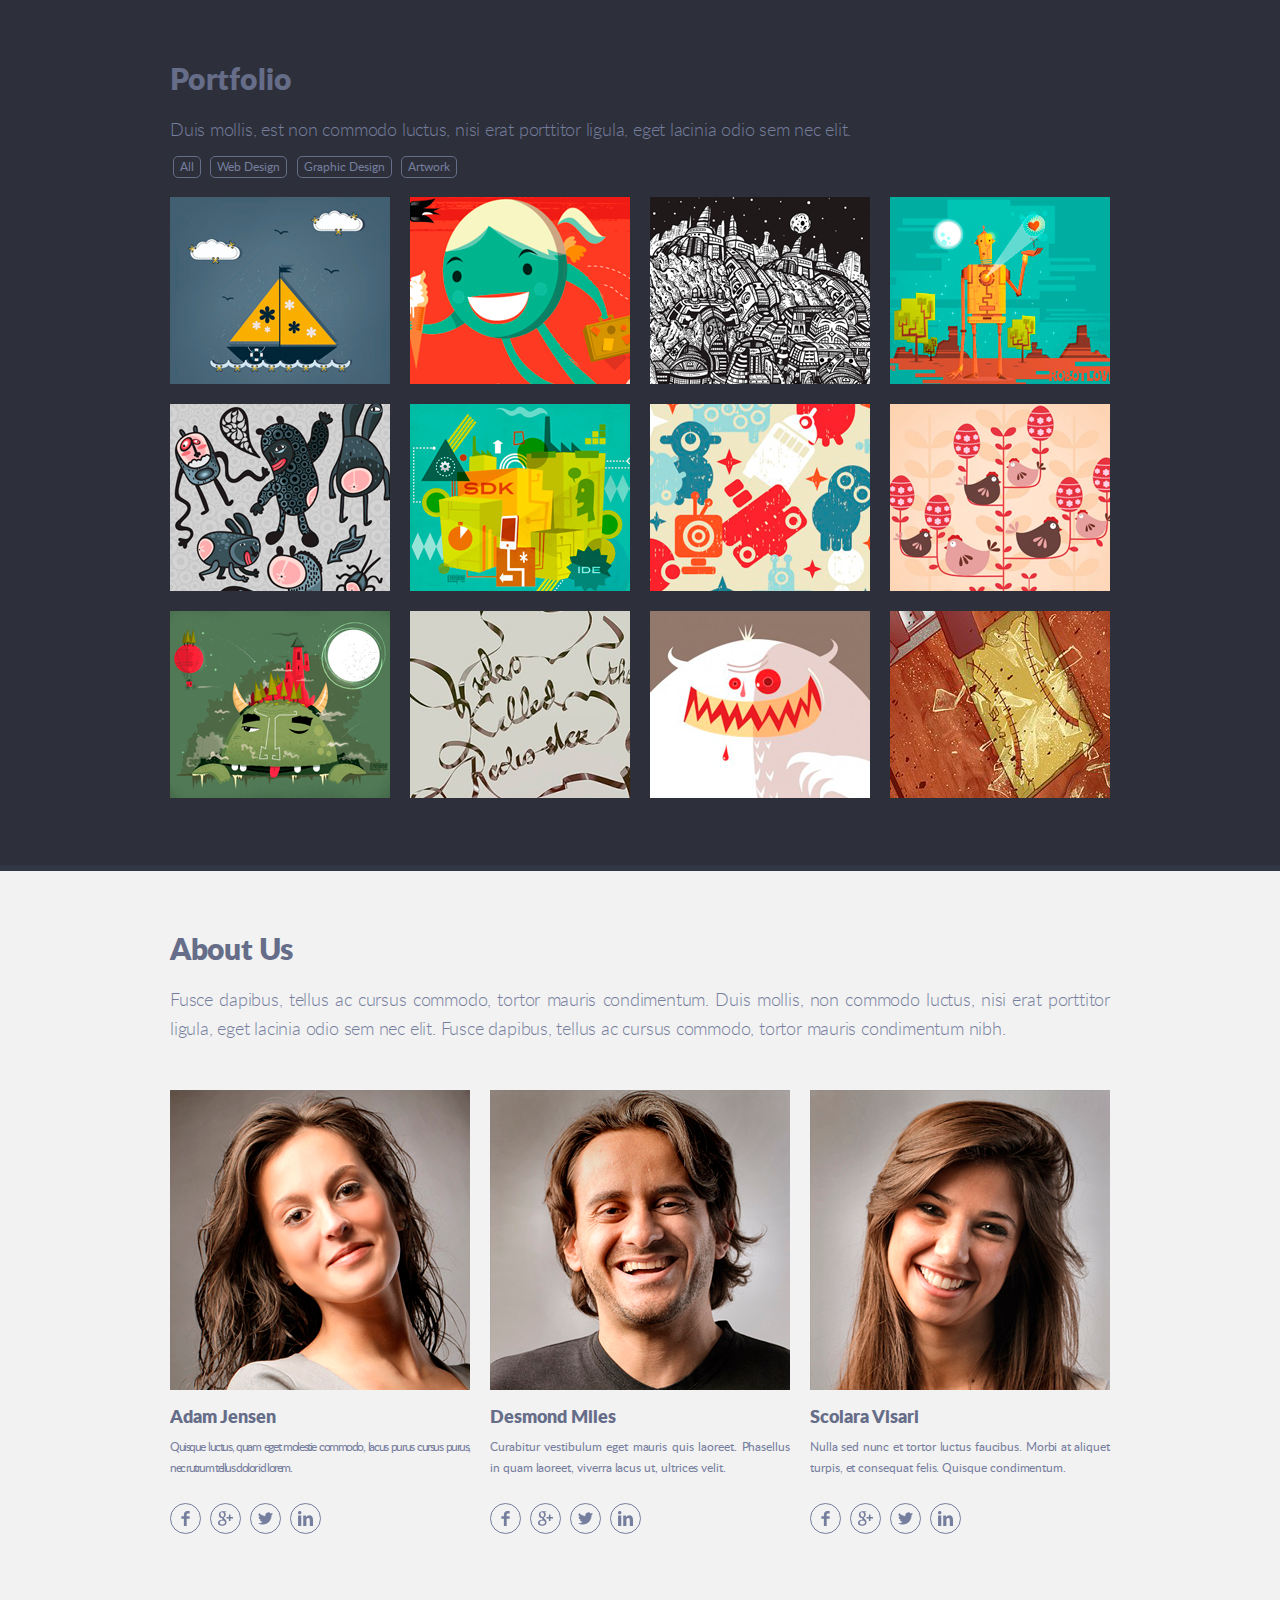
==== commit d60e259d: "style: add style about-us" ====
--- a/singolo2.html
+++ b/singolo2.html
@@ -56,7 +56,7 @@
                         <h3>
                             Adam Jensen
                         </h3>
-                        <p>
+                        <p style="letter-spacing: -0.12em">
                             Quisque luctus, quam eget molestie commodo, lacus purus cursus purus, nec rutrum tellus dolor id lorem.
                         </p>
                     </div>
--- a/singolo2.css
+++ b/singolo2.css
@@ -24,7 +24,7 @@
 .portfolio__main {
     color: #666d89;
     padding-top: 56px;
-    padding-bottom: 65px;
+    padding-bottom: 59px;
 }
 
 .portfolio__title {
@@ -84,6 +84,100 @@
     display: none;
 }
 
-section.portfolio:after {
-    background-color: #323746;
-}+
+.about-us {
+    background-color: #f2f2f2;
+}
+
+.about-us__title {
+    font-family: 'latoblack';
+    font-size: 30px;
+    color: #666d89;
+    letter-spacing: -0.01em;
+}
+
+.about-us .wrapper {
+    padding-top: 55px;
+    padding-bottom: 20px;
+}
+
+.about-us__text {
+    padding-top: 15px;
+    font-family: 'latolight';
+    font-size: 18px;
+    color: #767e9e;
+    line-height: 1.65em;
+    text-align: justify;
+    letter-spacing: -0.21px;
+}
+
+.about_us__main {
+    display: flex;
+    justify-content: space-between;
+    align-content: flex-start;
+    padding: 46px 0;
+}
+
+.about-us__item {
+    max-width: 300px;
+}
+
+.about-us__photo {
+    width: 100%;
+    /* padding-bottom: 100%; */
+    background-position: left;
+    background-repeat: no-repeat;
+}
+
+.about-us__description {
+    padding-top: 12px;
+}
+
+.about-us__description h3 {
+    font-family: 'latoblack';
+    font-size: 18px;
+    /* letter-spacing: -0.015em; */
+    color: #666d89;
+    line-height: 1.2em;
+    height: 1.2em;
+    overflow: hidden;
+}
+
+.about-us__description p {
+    text-align: justify;
+    font-family: 'latoregular';
+    font-size: 12px;
+    line-height: 1.8em;
+    color: #767e9e;
+    padding-top: 8px;
+    letter-spacing: -0.005em;
+}
+
+.about-us__social {
+    padding-top: 24px;
+    display: flex;
+}
+
+.about-us__social a {
+    display: flex;
+    align-items: center;
+    justify-content: center;
+    border: 1px solid #767e9e;
+    border-radius: 50%;
+    padding: 7px;
+    margin-right: 9px;
+}
+
+.about-us__social a svg {
+    width: 15px;
+    height: 15px;
+    color: #767e9e;
+}
+
+.about-us__social a svg path {
+    fill: #767e9e;;
+}
+
+.about-us__social a:hover  {
+    opacity: 0.6;
+}
